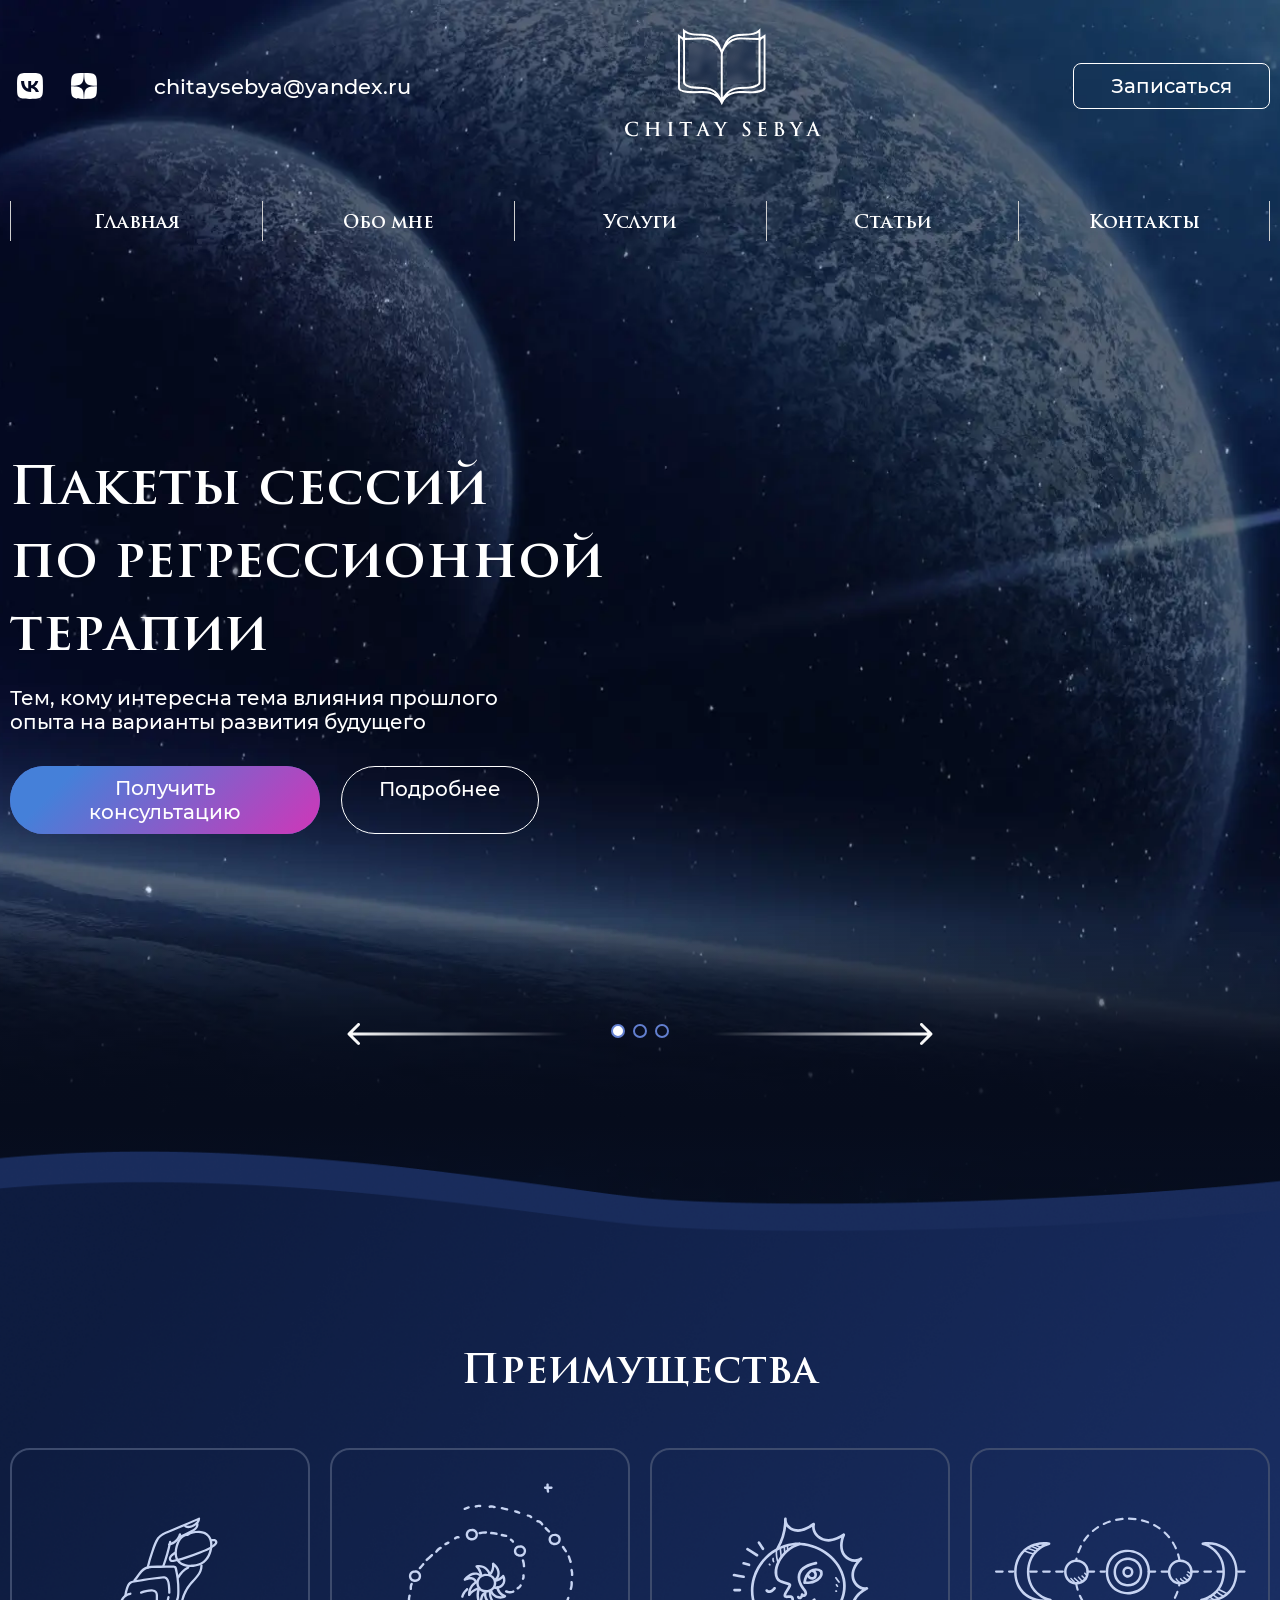
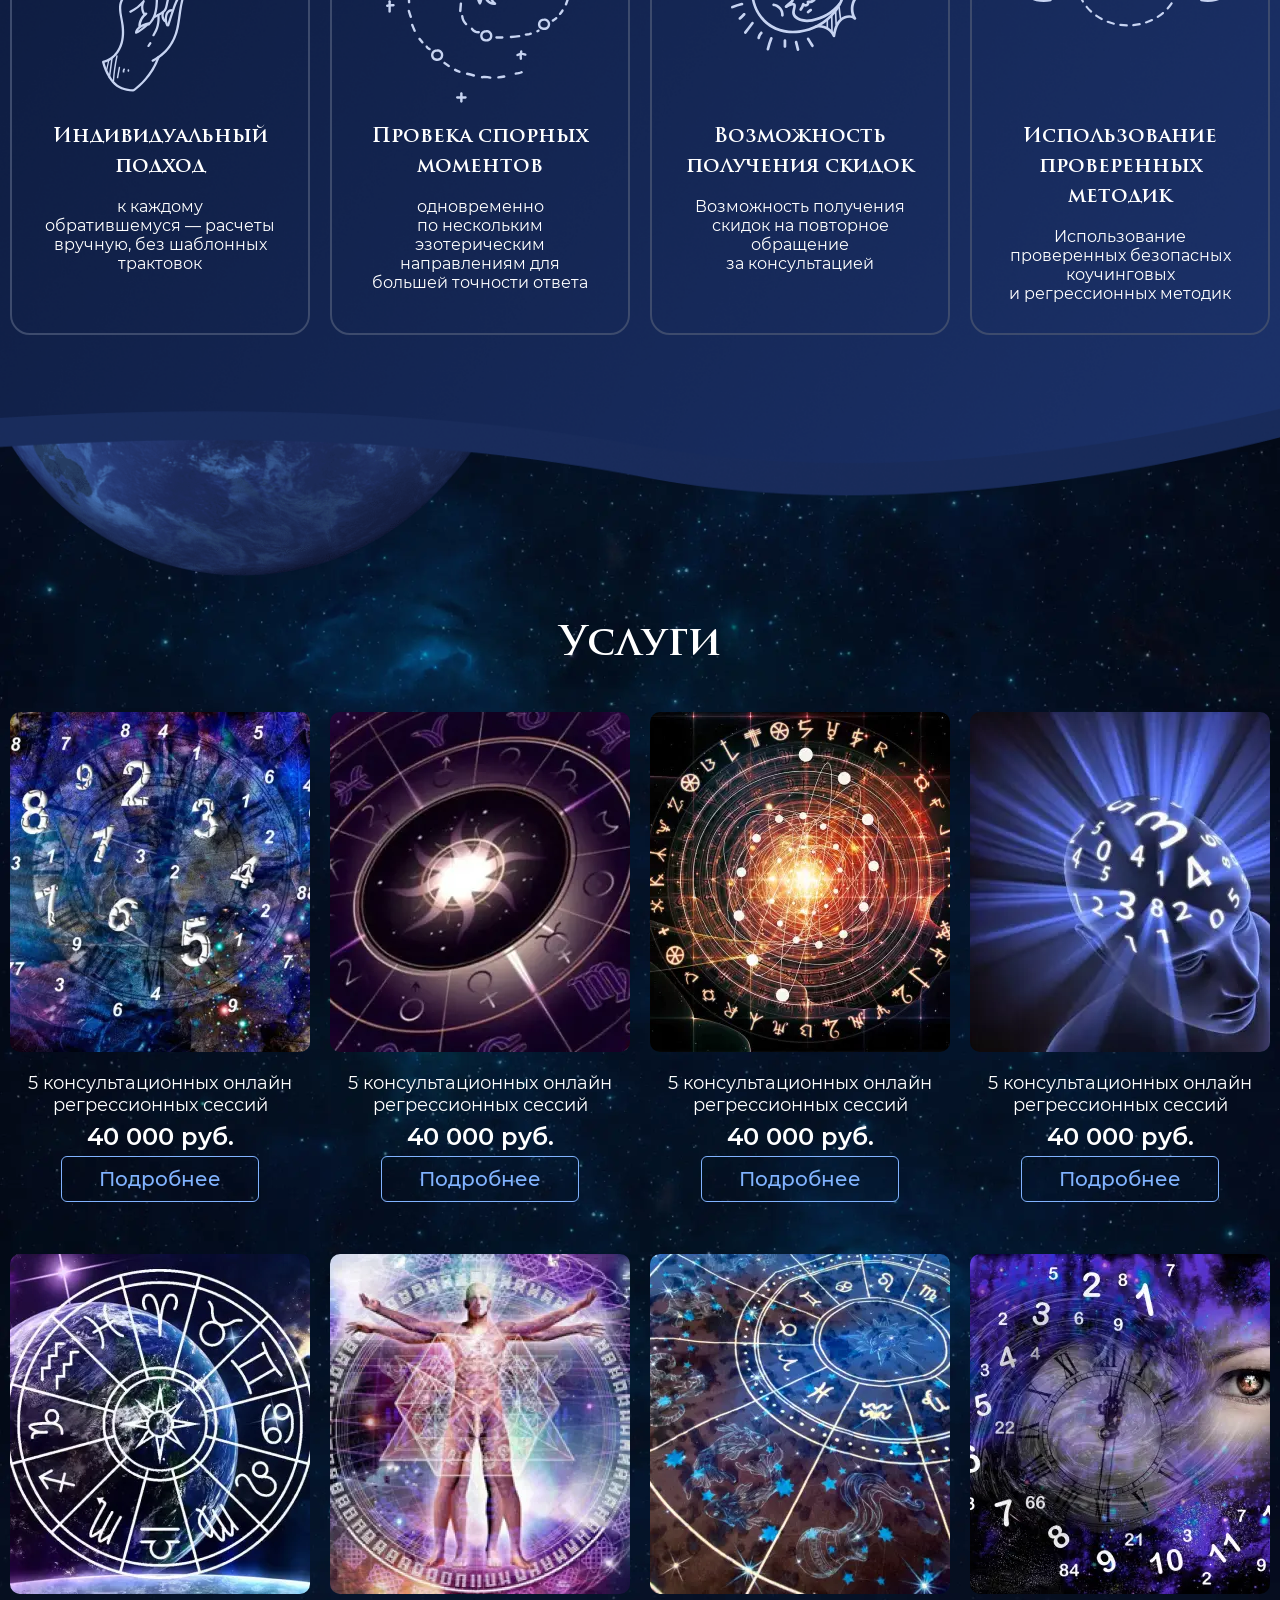
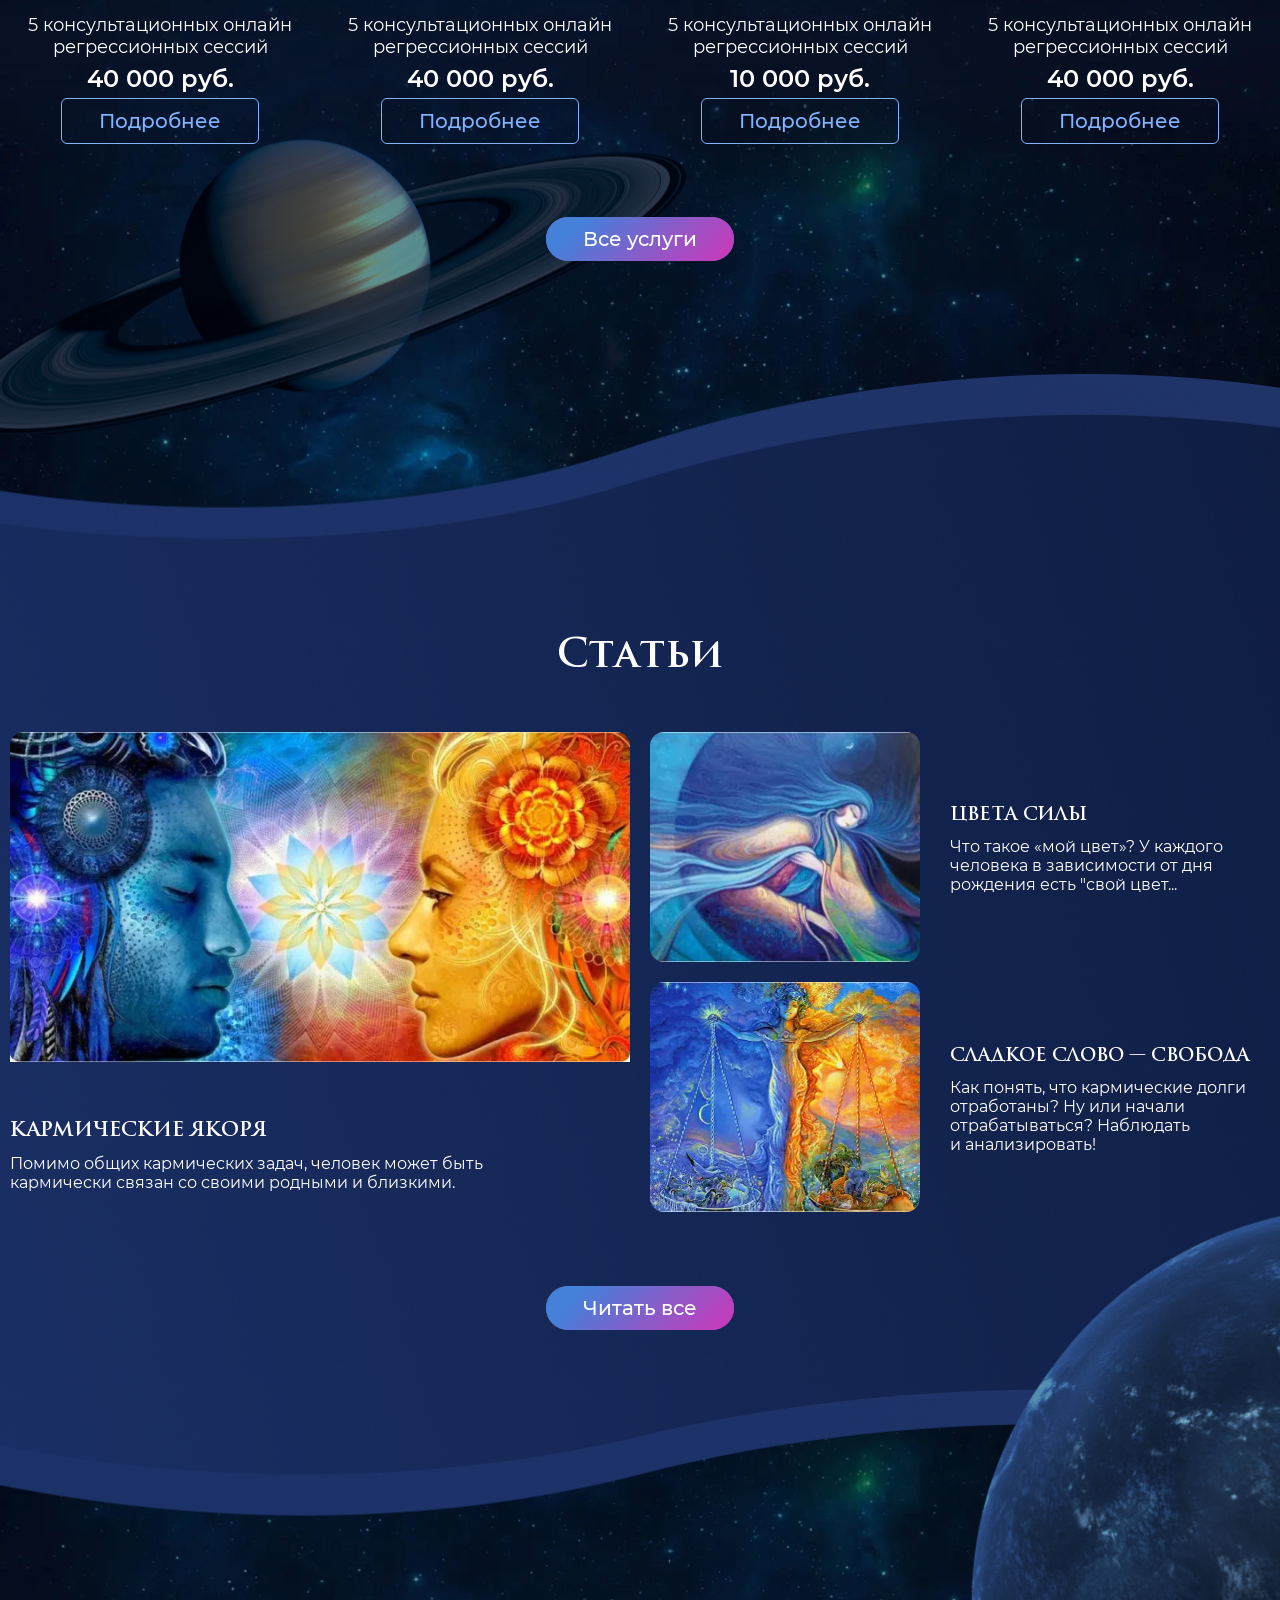
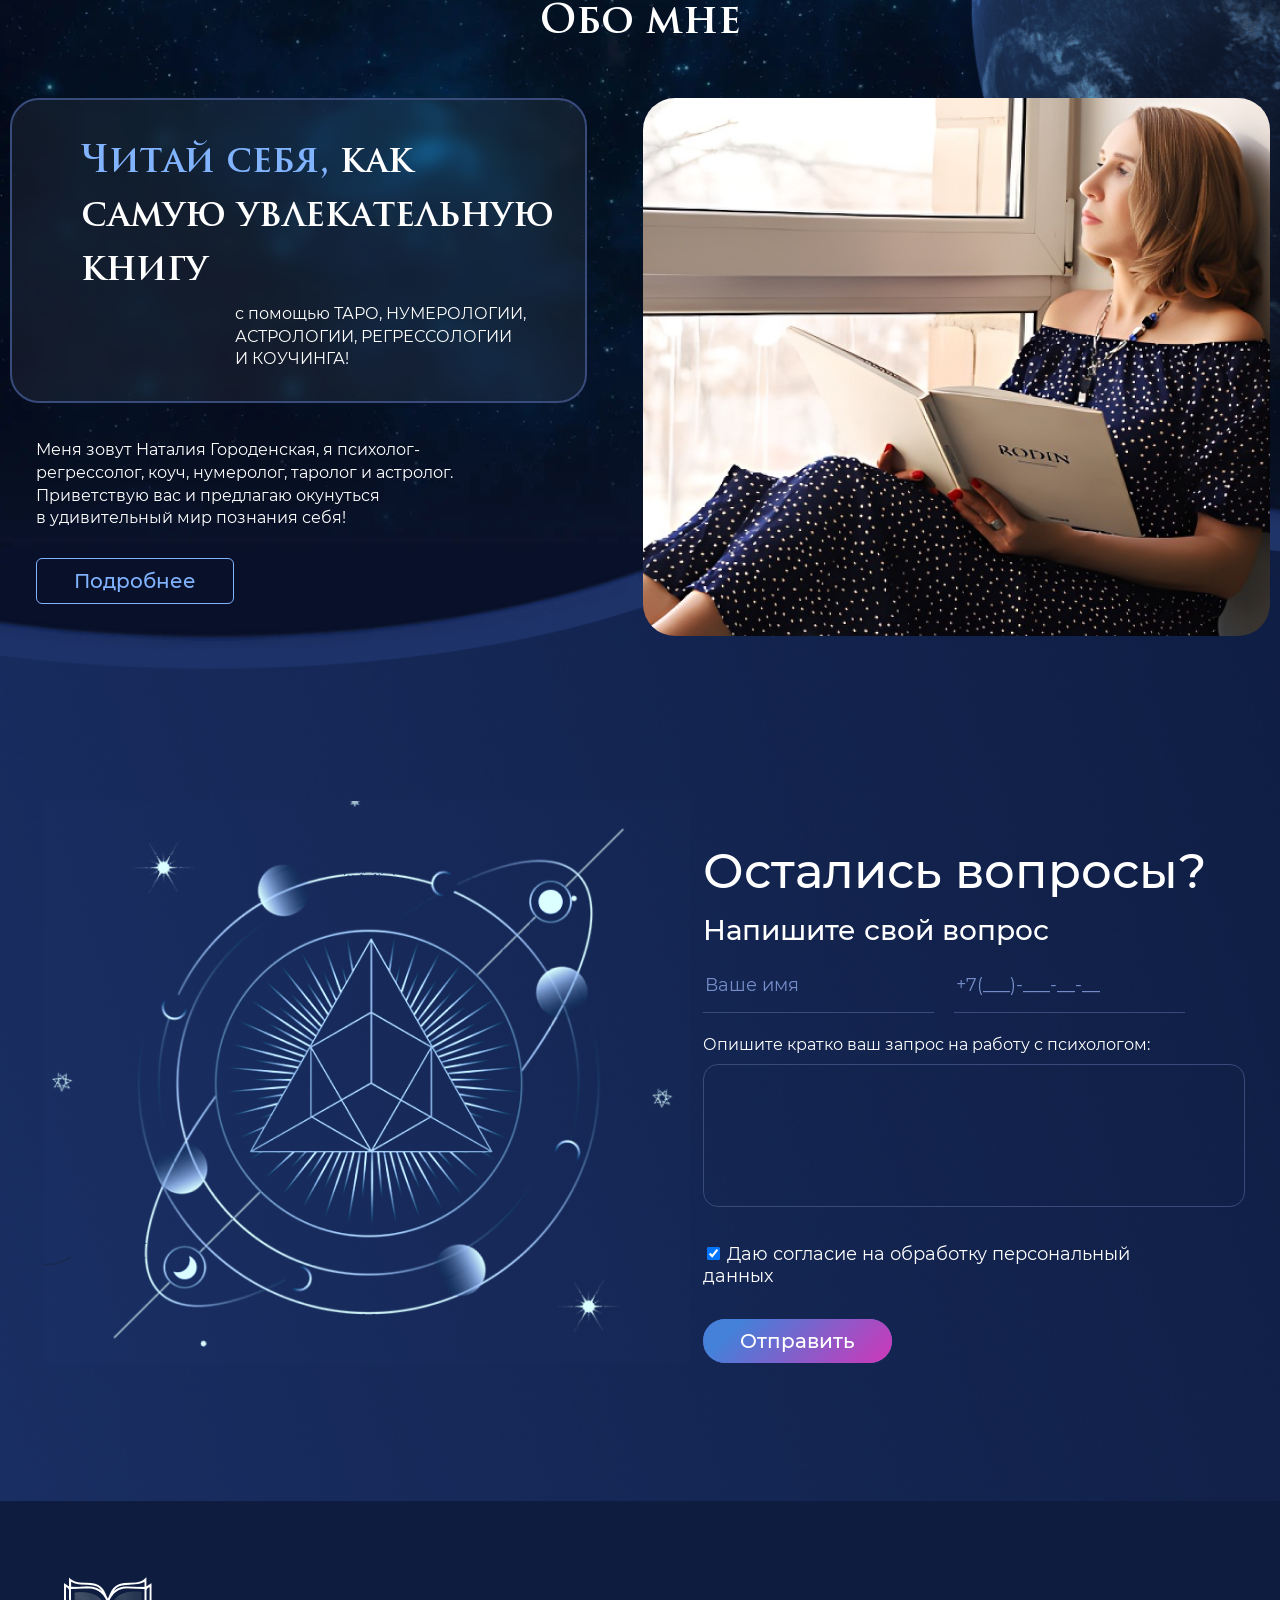
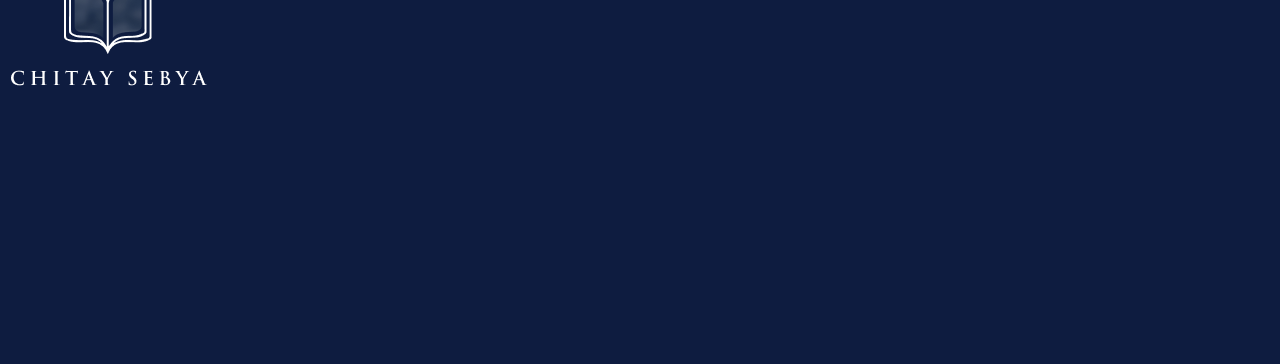
==== chitaysebya.ru/chitaysebya.ru/index.html @ 6f898cae "new" ====
<!DOCTYPE html>
<html lang="ru">

<head>
    <meta charset="UTF-8">
    <meta name="viewport" content="width=device-width, initial-scale=1.0">
    <link rel="stylesheet" href="https://cdn.jsdelivr.net/npm/swiper@9/swiper-bundle.min.css" />
    <link rel="stylesheet" href="./style.css">
    <script defer src="https://code.jquery.com/jquery-3.7.0.min.js"
        integrity="sha256-2Pmvv0kuTBOenSvLm6bvfBSSHrUJ+3A7x6P5Ebd07/g=" crossorigin="anonymous"></script>
    <script defer src="https://cdn.jsdelivr.net/npm/swiper@9/swiper-bundle.min.js"></script>
    <script defer src="./index.js"></script>
    <title>CHITAY SEBYA</title>
</head>

<body>
    <header class="header">
        <div class="container">
            <div class="navigation">
                <div class="contacts">
                    <div class="contacts__wrapper">
                        <ul class="list-reset socials">
                            <li class="socials__item">
                                <a class="socials__link" href="" aria-label="Наша компания вконтакте">
                                    <svg width="40" height="40" viewBox="0 0 40 40" fill="none"
                                        xmlns="http://www.w3.org/2000/svg">
                                        <path fill-rule="evenodd" clip-rule="evenodd"
                                            d="M8.87822 8.87798C7.05884 10.6974 7.05884 13.6256 7.05884 19.4821V20.5174C7.05884 26.3739 7.05884 29.3022 8.87822 31.1216C10.6976 32.9409 13.6258 32.9409 19.4824 32.9409H20.5177C26.3742 32.9409 29.3024 32.9409 31.1218 31.1216C32.9412 29.3022 32.9412 26.3739 32.9412 20.5174V19.4821C32.9412 13.6256 32.9412 10.6974 31.1218 8.87798C29.3024 7.05859 26.3742 7.05859 20.5177 7.05859H19.4824C13.6258 7.05859 10.6976 7.05859 8.87822 8.87798ZM11.0407 15.0226C11.1862 21.8624 14.6781 25.9729 20.8002 25.9729H21.1472V22.0597C23.3969 22.2789 25.0979 23.8902 25.7806 25.9729H28.9593C28.0863 22.8599 25.7918 21.139 24.3592 20.4813C25.7918 19.6702 27.8064 17.6972 28.2876 15.0226H25.4C24.7733 17.1929 22.9156 19.166 21.1472 19.3523V15.0226H18.2596V22.6078C16.4688 22.1693 14.2081 20.0429 14.1074 15.0226H11.0407Z"
                                            fill="white" />
                                    </svg>
                                </a>
                            </li>
                            <li class="socials__item">
                                <a class="socials__link" href="" aria-label="Наша компания на дзен">
                                    <svg width="40" height="40" viewBox="0 0 40 40" fill="none"
                                        xmlns="http://www.w3.org/2000/svg">
                                        <path fill-rule="evenodd" clip-rule="evenodd"
                                            d="M22.4958 22.4956C20.4622 24.5939 20.3235 27.2099 20.1387 32.9409C25.4815 32.9409 29.1698 32.9225 31.074 31.0737C32.9227 29.1695 32.9412 25.3057 32.9412 20.1384C27.2101 20.3233 24.5941 20.462 22.4958 22.4956ZM19.8614 32.9409C14.5185 32.9409 10.8303 32.9225 8.92606 31.0737C7.07733 29.1695 7.05884 25.3057 7.05884 20.1384C12.7899 20.3233 15.4059 20.462 17.5042 22.4956C19.5378 24.5939 19.6765 27.2099 19.8614 32.9409ZM17.5042 17.504C15.4059 19.5376 12.7899 19.6762 7.05884 19.8611C7.05884 14.6939 7.07733 10.83 8.92606 8.92582C10.8303 7.07708 14.5277 7.05859 19.8614 7.05859C19.6765 12.7897 19.5378 15.4057 17.5042 17.504ZM20.1387 7.05859C20.3143 12.7897 20.4622 15.4057 22.4958 17.504C24.5941 19.5376 27.2101 19.6762 32.9412 19.8611C32.9412 14.6939 32.9227 10.83 31.074 8.92582C29.1698 7.07708 25.4815 7.05859 20.1387 7.05859Z"
                                            fill="white" />
                                    </svg>
                                </a>
                            </li>
                        </ul>
                        <a class="contacts__mail" href="mailto:chitaysebya@yandex.ru">chitaysebya@yandex.ru</a>
                    </div>
                    <div class="contacts__logo">
                        <a class="contacts__link" href="#">
                            <img src="./img/logo.png" alt="Логотип">
                        </a>
                    </div>
                    <div>
                        <button class="btn btn-transparent">
                            Записаться
                        </button>
                    </div>

                </div>
                <nav class="nav">
                    <ul class="list-reset nav__list">
                        <li class="nav__item">
                            <a class="nav__link" href="#">
                                Главная
                            </a>
                        </li>
                        <li class="nav__item">
                            <a class="nav__link" href="#">
                                Обо мне
                            </a>
                        </li>
                        <li class="nav__item">
                            <a class="nav__link" href="#">
                                Услуги
                            </a>
                        </li>
                        <li class="nav__item">
                            <a class="nav__link" href="#">
                                Статьи
                            </a>
                        </li>
                        <li class="nav__item">
                            <a class="nav__link" href="#">
                                Контакты
                            </a>
                        </li>
                    </ul>
                </nav>
            </div>
            <div class="slides">
                <div class="swiper">
                    <div class="swiper-wrapper">
                        <div class="swiper-slide">
                            <div class="text">
                                <div class="main-title">
                                    Пакеты сессий по&nbsp;регрессионной терапии
                                </div>
                                <p class="text__descr">
                                    Тем, кому интересна тема влияния прошлого опыта на&nbsp;варианты развития будущего
                                </p>
                                <div class="button-wrapper">
                                    <button class="btn btn-colored">
                                        Получить консультацию
                                    </button>
                                    <a class="btn btn-transparent btn-radius">
                                        Подробнее
                                    </a>
                                </div>
                            </div>
                        </div>
                        <div class="swiper-slide">
                            <div class="text">
                                <div class="main-title">
                                    Пакеты сессий по&nbsp;регрессионной терапии
                                </div>
                                <p class="text__descr">
                                    Тем, кому интересна тема влияния прошлого опыта на&nbsp;варианты развития будущего
                                </p>
                                <div class="button-wrapper">
                                    <button class="btn btn-colored">
                                        Получить консультацию
                                    </button>
                                    <a class="btn btn-transparent btn-radius">
                                        Подробнее
                                    </a>
                                </div>
                            </div>
                        </div>
                        <div class="swiper-slide">
                            <div class="text">
                                <div class="main-title">
                                    Пакеты сессий по&nbsp;регрессионной терапии
                                </div>
                                <p class="text__descr">
                                    Тем, кому интересна тема влияния прошлого опыта на&nbsp;варианты развития будущего
                                </p>
                                <div class="button-wrapper">
                                    <button class="btn btn-colored">
                                        Получить консультацию
                                    </button>
                                    <a class="btn btn-transparent btn-radius">
                                        Подробнее
                                    </a>
                                </div>
                            </div>
                        </div>
                    </div>
                    <div class="swiper-pagination"></div>
                    <div class="swiper-button-prev" aria-label="Предыдущий слайд">
                    </div>
                    <div class="swiper-button-next" aria-label="Следующий слайд">
                    </div>
                </div>
            </div>
        </div>
    </header>
    <main class="main">
        <div class="benefits">
            <div class="container">
                <div class="benefits__contant">
                    <div class="title">
                        Преимущества
                    </div>
                    <ul class="list-reset benefits__list">
                        <li class="benefits__item">
                            <a href="#" class="benefits__link benefits__link-1">
                                <div class="title benefits__title">
                                    Индивидуальный подход
                                </div>
                                <p class="paragraph">
                                    к&nbsp;каждому обратившемуся&nbsp;&mdash; расчеты вручную, без шаблонных
                                    трактовок
                                </p>
                            </a>
                        </li>
                        <li class="benefits__item">
                            <a href="#" class="benefits__link benefits__link-2">
                                <div class="title benefits__title">
                                    Провека спорных моментов
                                </div>
                                <p class="paragraph">
                                    одновременно по&nbsp;нескольким эзотерическим направлениям для большей точности
                                    ответа
                                </p>
                            </a>
                        </li>
                        <li class="benefits__item">
                            <a href="#" class="benefits__link benefits__link-3">
                                <div class="title benefits__title">
                                    Возможность получения скидок
                                </div>
                                <p class="paragraph">
                                    Возможность получения скидок на&nbsp;повторное обращение за&nbsp;консультацией
                                </p>
                            </a>
                        </li>
                        <li class="benefits__item">
                            <a href="#" class="benefits__link benefits__link-4">
                                <div class="title benefits__title">
                                    Использование проверенных методик
                                </div>
                                <p class="paragraph">
                                    Использование проверенных безопасных коучинговых и&nbsp;регрессионных методик
                                </p>
                            </a>
                        </li>
                    </ul>
                </div>
            </div>
        </div>
        <div class="services">
            <div class="container">
                <div class="title services__title">
                    Услуги
                </div>
                <ul class="list-reset services__list">
                    <li class="services__item">
                        <div class="services__img">
                            <img src="./img/services1.webp" alt="Нумерология визуальное представление">
                        </div>
                        <p class="paragraph services__paragraph">
                            5&nbsp;консультационных онлайн регрессионных сессий
                        </p>
                        <p class="paragraph paragraph-price">
                            40 000 руб.
                        </p>
                        <a class="btn btn-transparent services__btn">
                            Подробнее
                        </a>
                    </li>
                    <li class="services__item">
                        <div class="services__img">
                            <img src="./img/services2.webp" alt="Нумерология визуальное представление">
                        </div>
                        <p class="paragraph services__paragraph">
                            5&nbsp;консультационных онлайн регрессионных сессий
                        </p>
                        <p class="paragraph paragraph-price">
                            40 000 руб.
                        </p>
                        <a class="btn btn-transparent services__btn">
                            Подробнее
                        </a>
                    </li>
                    <li class="services__item">
                        <div class="services__img">
                            <img src="./img/services3.webp" alt="Нумерология визуальное представление">
                        </div>
                        <p class="paragraph services__paragraph">
                            5&nbsp;консультационных онлайн регрессионных сессий
                        </p>
                        <p class="paragraph paragraph-price">
                            40 000 руб.
                        </p>
                        <a class="btn btn-transparent services__btn">
                            Подробнее
                        </a>
                    </li>
                    <li class="services__item">
                        <div class="services__img">
                            <img src="./img/services4.webp" alt="Нумерология визуальное представление">
                        </div>
                        <p class="paragraph services__paragraph">
                            5&nbsp;консультационных онлайн регрессионных сессий
                        </p>
                        <p class="paragraph paragraph-price">
                            40 000 руб.
                        </p>
                        <a class="btn btn-transparent services__btn">
                            Подробнее
                        </a>
                    </li>
                    <li class="services__item">
                        <div class="services__img">
                            <img src="./img/services5.webp" alt="Нумерология визуальное представление">
                        </div>
                        <p class="paragraph services__paragraph">
                            5&nbsp;консультационных онлайн регрессионных сессий
                        </p>
                        <p class="paragraph paragraph-price">
                            40 000 руб.
                        </p>
                        <a class="btn btn-transparent services__btn">
                            Подробнее
                        </a>
                    </li>
                    <li class="services__item">
                        <div class="services__img">
                            <img src="./img/services6.webp" alt="Нумерология визуальное представление">
                        </div>
                        <p class="paragraph services__paragraph">
                            5&nbsp;консультационных онлайн регрессионных сессий
                        </p>
                        <p class="paragraph paragraph-price">
                            40 000 руб.
                        </p>
                        <a class="btn btn-transparent services__btn">
                            Подробнее
                        </a>
                    </li>
                    <li class="services__item">
                        <div class="services__img">
                            <img src="./img/services7.webp" alt="Нумерология визуальное представление">
                        </div>
                        <p class="paragraph services__paragraph">
                            5&nbsp;консультационных онлайн регрессионных сессий
                        </p>
                        <p class="paragraph paragraph-price">
                            10 000 руб.
                        </p>
                        <a class="btn btn-transparent services__btn">
                            Подробнее
                        </a>
                    </li>
                    <li class="services__item">
                        <div class="services__img">
                            <img src="./img/services8.webp" alt="Нумерология визуальное представление">
                        </div>
                        <p class="paragraph services__paragraph">
                            5&nbsp;консультационных онлайн регрессионных сессий
                        </p>
                        <p class="paragraph paragraph-price">
                            40 000 руб.
                        </p>
                        <a class="btn btn-transparent services__btn">
                            Подробнее
                        </a>
                    </li>
                </ul>
                <div class="services__center">
                    <button class="btn btn-colored">
                        Все услуги
                    </button>
                </div>
            </div>
        </div>
        <div class="articles">
            <div class="container">
                <div class="articles__content">
                    <div class="title">
                        Статьи
                    </div>
                    <div class="articles__articles">
                        <div class="articles__item">
                            <a class="articles__link" href="">
                                <article>
                                    <div class="articles__img">
                                        <img src="./img/articlesBig.webp"
                                            alt="Метафорические карты. Мужчина и женщина смотрят друг на друга">
                                    </div>
                                    <div class="title articles__title">
                                        КАРМИЧЕСКИЕ ЯКОРЯ
                                    </div>
                                    <p class="paragraph articles__paragraph">
                                        Помимо общих кармических задач, человек может быть кармически связан
                                        со&nbsp;своими
                                        родными и&nbsp;близкими.
                                    </p>
                                </article>
                            </a>
                        </div>
                        <div class="articles__item item">
                            <div class="item__mini">
                                <a class="articles__link" href="">
                                    <article class="item__article">
                                        <div class="item__img">
                                            <img src="./img/articlesMini1.webp"
                                                alt="Метафорические карты.Изображение женщины">
                                        </div>
                                        <div class="item__text">
                                            <div class="title item__title">
                                                ЦВЕТА СИЛЫ
                                            </div>
                                            <p class="paragraph item__paragraph">
                                                Что такое &laquo;мой цвет&raquo;? У&nbsp;каждого человека
                                                в&nbsp;зависимости
                                                от&nbsp;дня рождения есть &quot;свой цвет...
                                            </p>
                                        </div>
                                    </article>
                                </a>
                            </div>
                            <div class="item__mini">
                                <a class="articles__link" href="">
                                    <article class="item__article">
                                        <div class="item__img">
                                            <img src="./img/articlesMini2.webp"
                                                alt="Метафорические карты.Изображены весы в виде женщины">
                                        </div>
                                        <div class="item__text">
                                            <div class="title item__title">
                                                СЛАДКОЕ СЛОВО&nbsp;&mdash; СВОБОДА
                                            </div>
                                            <p class="paragraph item__paragraph">
                                                Как понять, что кармические долги отработаны? Ну&nbsp;или начали
                                                отрабатываться?
                                                Наблюдать и&nbsp;анализировать!
                                            </p>
                                        </div>
                                    </article>
                                </a>
                            </div>
                        </div>
                    </div>
                    <div class="services__center">
                        <button class="btn btn-colored">
                            Читать все
                        </button>
                    </div>
                </div>
            </div>
        </div>
        <div class="about-me">
            <div class="container about-me__container">
                <div class="title">
                    Обо мне
                </div>
                <div class="about-me__contant">
                    <div class="about-me__item">
                        <a class="about-me__link" href="">
                            <div class="about-me__link-blur">
                            </div>
                            <div class="title about-me__title">
                                <span class="title__colored">Читай себя,</span> как самую увлекательную книгу
                            </div>
                            <p class="paragraph about-me__link-paragraph">
                                с&nbsp;помощью ТАРО, НУМЕРОЛОГИИ, АСТРОЛОГИИ, РЕГРЕССОЛОГИИ И&nbsp;КОУЧИНГА!
                            </p>
                        </a>
                        <p class="paragraph about-me__paragraph">
                            Меня зовут Наталия Городенская, я&nbsp;психолог-регрессолог, коуч, нумеролог, таролог
                            и&nbsp;астролог. Приветствую вас и&nbsp;предлагаю окунуться в&nbsp;удивительный мир познания
                            себя!
                        </p>
                        <div class="button-padding">
                            <button class="btn btn-transparent services__btn">
                                Подробнее
                            </button>
                        </div>
                    </div>
                    <div class="about-me__item about-me__img">
                        <img src="./img/about-me.jpg" alt="Наталия Городенская фото">
                    </div>
                </div>
            </div>
        </div>
        <div class="any-questions">
            <div class="container">
                <div class="any-questions__content">
                    <div class="any-questions__text">
                        <div class="any-questions__title">
                            Остались вопросы?
                        </div>
                        <div class="any-questions__title any-questions__title-mini">
                            Напишите свой вопрос
                        </div>
                        <form id="form" action="">
                            <div class="form__inputs">
                                <label class="visually-hidden" for="name">Введите ваше имя</label>
                                <input id="name" class="name" type="text" name="name" placeholder="Ваше имя" required>
                                <label class="visually-hidden" for="tel">Введите ваш телефон</label>
                                <input id="tel" class="tel" type="tel" name="tel" placeholder="+7(___)-___-__-__"
                                    required>
                            </div>
                            <label class="label-descr">
                                <span class="label-span">Опишите кратко ваш запрос на&nbsp;работу с&nbsp;психологом:</span>
                                <input id="descr" class="descr" type="text" name="descr" required>
                            </label>
                            <label class="checkbox">
                                <input type="checkbox" checked required name="checked">
                                <span class="checkbox__span">Даю согласие на&nbsp;обработку персональный данных</span>
                            </label>
                            <button class="btn btn-colored" type="submit">Отправить</button>
                        </form>
                    </div>
                </div>
            </div>
        </div>
    </main>
    <footer class="footer">
        <div class="container footer__container">
            <div class="footer__item">
                <a class="footer__logo" href="#">
                    <img src="./img/logo.png" alt="Логотип">
                </a>
            </div>
            <div class="footer__item">

            </div>
            <div class="footer__item">

            </div>
        </div>
    </footer>
</body>

</html>
---- chitaysebya.ru/chitaysebya.ru/style.css ----
@font-face {
    font-family: "TrajanPro3";
    src: local("TrajanPro3 SemiBold"), local("TrajanPro3-SemiBold"),
    url("./fonts/TrajanPro3SemiBold.woff2") format("woff2"),
    url("./fonts/TrajanPro3SemiBold.woff") format("woff");
    font-weight: 600;
    font-style: normal;
    font-display: swap;
}

@font-face {
    font-family: "Montserrat";
    src: local("Montserrat Regular"), local("Montserrat-Regular"),
    url("./fonts/MontserratRegular.woff2") format("woff2"),
    url("./fonts/MontserratRegular.woff") format("woff");
    font-weight: 400;
    font-style: normal;
    font-display: swap;
}

@font-face {
    font-family: "Montserrat";
    src: local("Montserrat SemiBold"), local("Montserrat-SemiBold"),
    url("./fonts/MontserratSemiBold.woff2") format("woff2"),
    url("./fonts/MontserratSemiBold.woff") format("woff");
    font-weight: 600;
    font-style: normal;
    font-display: swap;
}

@font-face {
    font-family: "Montserrat";
    src: local("Montserrat Medium"), local("Montserrat-Medium"),
    url("./fonts/MontserratMedium.woff2") format("woff2"),
    url("./fonts/MontserratMedium.woff") format("woff");
    font-weight: 500;
    font-style: normal;
    font-display: swap;
}

*,
*::before,
*::after {
  box-sizing: border-box;  
}

:root {
    --background-color: #060C1C;
    --button-background: linear-gradient(135deg, #4580D9 18.00%, #D036B8 100%);
    --hover-color: #81b3ff;
    --background-btn-hover: #5d75d4;
    --form-color: #384b7b;
    --footer-background-color: #0e1c40;
}

body {
    margin: 0;
    min-width: 375px;
    font-family: "Montserrat", "TrajanPro3";
    font-weight: 400;
    background-color: var(--background-color);
    overflow-x: hidden;
}

img {
    width: 100%;
    height: 100%;
    overflow: hidden;
    object-fit: cover;
    transition: transform 0.3s ease-in-out;
}

.btn {
    padding: 0;
    border: 1px solid transparent;
    font-family: "Montserrat";
    background-color: transparent;
    cursor: pointer;
}
a {
    color: inherit;
    text-decoration: none;
}

address {
    font-style: normal;
}

.list-reset {
    padding: 0;
    margin: 0;
    list-style: none;
}

.visually-hidden {
    position: absolute;
    width: 1px;
    height: 1px;
    margin: -1px;
    border: 0;
    padding: 0;
    overflow: hidden;
    clip: rect(0 0 0 0);
    clip-path: inset(100%);
}

.background-container {
    margin: 0 auto;
    max-width: 1920px;
}

.container {
    max-width: 1432px;
    margin: 0 auto;
    padding: 0 10px;
}

.header {
    padding-top: 28px;
    background: linear-gradient(180deg, rgba(0, 0, 0, 0.00) 82.24%, #060C1C 100%), url(./img/header.webp) no-repeat center / cover;
}

.contacts {
    margin-bottom: 57px;
    display: flex;
    align-items: center;
    gap: 214px;
}

.socials {
    display: flex;
    gap: 14px;
}

.socials__item {
    width: 40px;
    height: 40px;
}

.socials__link {
    position: relative;
    display: inline-block;
    height: 100%;
}

.socials__link svg path {
    transition: fill 0.3s ease-in-out;
}

.socials__link::before {
    content: "";
    position: absolute;
    top: -3px;
    bottom: -3px;
    right: -3px;
    left: -3px;
    border: 2px solid  #fff;
    border-radius: 5px;
    opacity: 0;
    transition: opacity 0.3s ease-in-out;
}

.contacts__wrapper {
    display: flex;
    gap: 50px;
    align-items: center;
}

.contacts__mail {
    position: relative;
    color: #FFF;
    font-size: 20.952px;
    font-family: Montserrat;
    font-weight: 500;
    transition: color 0.3s ease-in-out;
}

.contacts__mail::before {
    content: "";
    position: absolute;
    top: -3px;
    bottom: -3px;
    right: -3px;
    left: -3px;
    border: 2px solid currentColor;
    border-radius: 5px;
    opacity: 0;
    transition: opacity 0.3s ease-in-out;
}

.navigation {
    margin-bottom: 70px;
}

.contacts__logo {
    flex-shrink: 0;
    width: 196px;
    height: 116px;
    margin-right: auto;
}

.nav__list {
    display: flex;
    min-height: 40px;
}

.nav__item {
    width: calc(100% / 5);
    border-left: 1px solid #cfcfcf;
}

.nav__item:last-child {
    border-right: 1px solid #cfcfcf;
}

.nav__link {
    width: 100%;
    height: 100%;
    display: flex;
    align-items: center;
    justify-content: center;
    color: #FFF;
    font-size: 18px;
    font-family: "TrajanPro3";
    font-weight: 600;
    transition: color 0.3s ease-in-out;
}

.btn-transparent {
    padding: 10px 37px;
    color: #FFF;
    font-size: 20px;
    font-family: Montserrat;
    font-weight: 500;
    border-radius: 8px;
    border: 1px solid #FFF;
    transition: background-color 0.3s ease-in-out, border-color 0.3s ease-in-out;
}

.btn-colored {
    position: relative;
    z-index: 5;
    padding: 10px 37px;
    color: #FFF;
    font-size: 20px;
    font-family: Montserrat;
    font-weight: 500;
    border: none;
    border-radius: 81px;
    background-color: var(--background-btn-hover);
    border-color: var(--background-btn-hover);
    overflow: hidden;
}

.btn-colored::before {
    position: absolute;
    content: "";
    z-index: -1;
    width: 100%;
    height: 100%;
    left: 50%;
    bottom: 50%;
    transform: translateX(-50%) translateY(50%);
    background-image: var(--button-background);
    transition: opacity 0.3s ease-in-out;
}

.socials__link:focus,
.contacts__mail:focus {
    outline: none;
}

.socials__link:focus::before,
.contacts__mail:focus::before {
    opacity: 1;
}

.contacts__link {
    position: relative;
    display: block;
    width: 100%;
    height: 100%;
}

.contacts__link::before {
    content: "";
    position: absolute;
    width: 100%;
    height: 100%;
    top: -3px;
    bottom: -3px;
    left: 50%;
    border: 2px solid #fff;
    border-radius: 5px;
    opacity: 0;
    transform: translateX(-50%);
    transition: opacity 0.3s ease-in-out;
}

.contacts__link:focus {
    outline: none;
}

.contacts__link:focus::before {
    opacity: 1;
}

.nav__link:focus {
    outline: 1px solid currentColor;
}

.btn-colored:focus::before {
    opacity: 0;
}

.btn-colored:focus {
    outline: none;
}

.btn-transparent:focus {
    outline: none;
    color: #fff;
    background-color: var(--background-btn-hover);
    border-color: var(--background-btn-hover);
}

@media (min-width: 1025px) {
    .socials__link:hover svg path {
        fill: var(--hover-color);
    }

    .contacts__mail:hover {
        color: var(--hover-color);
    }

    .nav__link:hover {
        color: var(--hover-color);
    }

    .btn-colored:hover::before {
        opacity: 0;
    }

    .btn-transparent:hover {
        color: #fff;
        background-color: var(--background-btn-hover);
        border-color: var(--background-btn-hover);
    }
}

.socials__link:active svg path {
    fill: var(--hover-color);
}

.socials__link:active::before {
    opacity: 0;
}

.contacts__mail:active {
    color: var(--hover-color);
}

.nav__link:active {
    color: var(--hover-color);
}

.btn-colored:active::before {
    opacity: 0;
}

.btn-transparent:active {
    color: #fff;
    background-color: var(--background-btn-hover);
    border-color: var(--background-btn-hover);
}

.swiper {
    width: 100%;
    height: 813px;
}

.swiper-slide {
    padding-top: 140px;
    background: url(./img/slider1.svg) no-repeat right  top / 50% 81%;
}

.swiper-button-prev {
    top: 733px;
    left: 337px;
    height: 24px;
    width: 222px;
    background-image: url(./img/arrow1.svg);
    background-repeat: no-repeat;
    background-position: left center;
    background-size: contain;
    transition: background-image 0.3s ease-in-out;
}

.swiper-button-next {
    right: 337px;
    top: 733px;
    height: 24px;
    width: 222px;
    background-image: url(./img/arrow1.svg);
    background-repeat: no-repeat;
    background-position: left center;
    background-size: contain;
    transition: background-image 0.3s ease-in-out;
}

.swiper-button-prev{
    transform: rotate(180deg);
}

.swiper-button-next::after,
.swiper-button-prev::after {
    content: "";
}

@media (min-width: 1025px) {
    .swiper-button-prev:hover {
        background-image: url(./img/arrowHover.svg);
    }
    
    .swiper-button-next:hover {
        background-image: url(./img/arrowHover.svg);
    } 
}

.swiper-button-prev:active {
    background-image: url(./img/arrowHover.svg);
}

.swiper-button-next:active {
    background-image: url(./img/arrowHover.svg);
}


.swiper-horizontal>.swiper-pagination-bullets, .swiper-pagination-bullets.swiper-pagination-horizontal {
    bottom: 82px;
}

.swiper-pagination-bullet {
    margin: 0 7px;
    height: 14px;
    width: 14px;
    opacity: 1;
   background-color: transparent;
   border: 2px solid #627fcf;
}

.swiper-pagination-bullet-active {
    background-color: #fff;
}

.text {
    max-width: 42%;
}

.main-title {
    margin-bottom: 17px;
    font-family: "TrajanPro3";
    color: #FFF;
    font-size: 52px;
    font-style: normal;
    font-weight: 600;
    line-height: 140.4%;
}

.text__descr {
    margin: 0;
    margin-bottom: 32px;
    font-family: "Montserrat";
    color: #FFF;
    font-size: 20px;
    font-style: normal;
    font-weight: 500;
    line-height: normal;
}

.button-wrapper {
    display: flex;
    gap: 21px;
}

.btn-radius {
    border-radius: 81px;
}

.main {
    background: url(./img/back.webp) repeat-y top/ contain;
}

.benefits {
    position: relative;
    padding-top: 216px;
    padding-bottom: 216px;
    background-image: linear-gradient(180deg, #060C1C 0%, rgba(6, 12, 28, 0.00) 16.04%);
    background-repeat: no-repeat; 
    background-position: top center;
}

.benefits::before {
    content: "";
    position: absolute;
    width: 100%;
    top: 0;
    bottom: -220px;
    background: url(./img/benefits.png) no-repeat  top center/ cover;
}

.benefits__contant {
    position: relative;
    z-index: 10;
}

.title {
    margin-bottom: 48px;
    text-align: center;
    font-family: "TrajanPro3";
    color: #FFF;
    font-style: normal;
    font-weight: 600;
    line-height: normal;
    font-size: 40px;
    transition: color 0.3s ease-in-out;
}

.benefits__list {
    display: flex;
    gap: 20px;
}

.benefits__item {
    width: calc((100% - 3* 20px) / 4);
    min-height: 450px;
}

.benefits__link {
    display: inline-block;
    width: 100%;
    height: 100%;
    padding: 270px 30px 30px;
    border-radius: 20px;
    border: 2px solid #3D4B6D;
    background-repeat: no-repeat;
    background-position: top 67px center;
    transition: background-color 0.3s ease-in-out;
}

.benefits__link:focus {
    outline: none;
    background-color: #1e2c69;
}

@media (min-width: 1025px) {
    .benefits__link:hover {
        background-color: #1e2c69;
    }
}

.benefits__link:active {
    background-color: #1e2c69;
}

.benefits__title {
    margin-bottom: 17px;
    font-size: 20px;
}

.paragraph {
    margin: 0;
    font-family: Montserrat;
    color: #FFF;
    text-align: center;
    font-size: 16px;
    font-style: normal;
    font-weight: 400;
    line-height: normal;
    transition: color 0.3s ease-in-out;
}

.benefits__link-1 {
    background-image: url(./img/benefits1.svg);
}

.benefits__link-2 {
    background-image: url(./img/benefits2.svg);
    background-position: top 33px center;
}

.benefits__link-3 {
    background-image: url(./img/benefits3.svg);
}

.benefits__link-4 {
    background-image: url(./img/benefits4.svg);
}

.services {
    position: relative;
    padding-top: 61px;
    padding-bottom: 113px;
}

.services__title {
    margin-bottom: 40px;
}

.services__list {
    position: relative;
    z-index: 10;
    display: flex;
    flex-wrap: wrap;
    column-gap: 20px;
    row-gap: 40px;
    margin-bottom: 61px;
}

.services__item {
    width: calc((100% - 3 * 20px) / 4);
    min-height: 502px;
    text-align: center;
}

.services__img {
    margin-bottom: 20px;
    height: 340px;
    border-radius: 10px;
    overflow: hidden;
}

.services__paragraph {
    margin-bottom: 6px;
    font-size: 18px;
}

.paragraph-price {
    margin-bottom: 16px;
    font-weight: 600;
    font-size: 24px;
}

.services__btn {
    color: var(--hover-color);
    border-radius: 6px;
    border-color: var(--hover-color);
    transition: color 0.2s ease-in-out, background-color 0.2s ease-in-out;
}

.services__center {
    text-align: center;
}

.services::after {
    content: "";
    position: absolute;
    width: 754px;
    height: 307px;
    bottom: -60px;
    left: -29px;
    background: url(./img/services-back.png) center no-repeat;
}

.articles {
    position: relative;
    padding-top: 250px;
    padding-bottom: 110px;
}

.articles::before {
    content: "";
    position: absolute;
    width: 100%;
    top: 0;
    bottom: -700px;
    background: url(./img/articles-wave.png) no-repeat  top center/ cover;
}

.articles__content {
    position: relative;
    z-index: 10;
}

.articles__articles {
    display: flex;
    gap: 20px;
    margin-bottom: 74px;
}

.articles__item {
    min-height: 469px;
    width: calc((100% - 20px) / 2);
}

.articles__img {
    margin-bottom: 10px;
    min-height: 372px;
    border-radius: 14px;
    overflow: hidden;
}

.articles__title {
    margin-bottom: 10px;
    text-align: left;
    font-size: 20px;
    text-transform: uppercase;
}

.articles__paragraph {
    text-align: left;
    max-width: 84%;
}

.item {
    display: flex;
    flex-direction: column;
    gap: 20px;
}

.item__mini {
    width: 100%;
    height: calc((100% - 20px) / 2);
}

.item__img {
    width: 340px;
    height: 230px;
    border-radius: 14px;
    overflow: hidden; 
}

.item__text {
    max-width: 320px;
}

.item__paragraph {
    text-align: left;
}

.item__title {
    margin-bottom: 10px;
    text-align: left;
    font-size: 18px;
    text-transform: uppercase;
}

.item__article {
    width: 100%;
    height: 100%;
    display: flex;
    gap: 30px;
    align-items: center; 
}

@media (min-width: 1025px) {
    .articles__link:hover img {
        transform: scale(120%);
    }

    .articles__link:hover .title {
        color: var(--hover-color);
    }

    .articles__link:hover .paragraph {
        color: var(--hover-color);
    } 
}

.about-me {
    padding-top: 150px;
}

.about-me__container {
    position: relative;
    z-index: 10;
}

.about-me__contant {
    display: flex;
    gap: 56px;
}

.about-me__img {
    flex-basis: 52%;
    border-radius: 32px;
    overflow: hidden;
}

.about-me__item {
    width: calc((100% - 56px) / 2);
    min-height: 538px;
}

.about-me__link {
    position: relative;
    display: block;
    width: 100%;
    min-height: 227px;
    padding: 33px 30px 30px 69px;
    margin-bottom: 36px;
    border-radius: 29px;
    border: 2px solid #384B7B;
    background: rgba(255, 255, 255, 0.06);
    overflow: hidden;
}

.about-me__link-blur {
    position: absolute;
    z-index: -1;
    width: 100%;
    height: 100%;
    top: 0;
    left: 0;
    backdrop-filter: blur(7.5px);
}

.about-me__paragraph {
    max-width: 88%;
    margin-bottom: 28px;
    padding-left: 26px;
    line-height: 142%;
    text-align: left;
}

.button-padding {
    padding-left: 26px;
}

.about-me__title {
    margin-bottom: 8px;
    font-size: 36px;
    text-align: left;
}

.title__colored {
    color: var(--hover-color);
}

.about-me__link-paragraph {
    padding-left: 154px;
    text-align: left;
    line-height: 142%;
}

.any-questions {
    position: relative;
    padding-bottom: 138px;
}

.any-questions::before {
    position: absolute;
    content: "";
    width: 100%;
    top: -161px;
    bottom: -250px;
    background: url(./img/any-questions.png) no-repeat  top center/ cover;
}

.any-questions__content {
    position: relative;
    z-index: 10;
    padding-top: 206px;
    display: flex;
    justify-content: end;
    align-items: center;
    background: url(./img/questions1.png) left 34px top 165px no-repeat ;
}

.any-questions__title {
    margin-bottom: 13px;
    color: #FFF;
    font-size: 48px;
    font-family: Montserrat;
    font-style: normal;
    font-weight: 500;
    line-height: normal; 
}

.any-questions__title-mini {
    margin-bottom: 11px;
    font-size: 28px;
}

.any-questions__text {
    flex-basis: 45%;
    text-align: left;
}

.form__inputs {
    display: flex;
    gap: 20px;
    margin-bottom: 22px;
}

#form {
    max-width: 85%;
}

.name,
.tel {
 width: calc((100% - 20px) / 2);
 min-height: 55px;
 font-family: "Montserrat";
 font-size: 18px;
 font-style: normal;
 font-weight: 400;
 line-height: normal;
 color: #fff;
 background-color: transparent;
 border: none;
 border-bottom: 1px solid var(--form-color);
}

.name::placeholder,
.tel::placeholder {
    font-family: "Montserrat";
    font-size: 18px;
    font-style: normal;
    font-weight: 400;
    line-height: normal;
    color: #758dc8;
}

.descr {
    min-height: 143px;
    min-width: 542px;
    color: #fff;
    font-size: 16px;
    font-family: Montserrat;
    font-style: normal;
    font-weight: 400;
    line-height: normal;
    border-radius: 15px;
    border: 1px solid var(--form-color);
    background-color: transparent; 
}

.label-descr,
.checkbox {
    display: block;
}

.label-span {
    display: block;
    margin-bottom: 10px;
}

.label-descr {
    margin-bottom: 36px;
    font-family: "Montserrat";
    font-size: 16px;
    font-style: normal;
    font-weight: 400;
    line-height: normal;
    color: #fff;
}

.checkbox {
    margin-bottom: 32px;
}

.checkbox__span {
    font-family: "Montserrat";
    font-size: 18px;
    font-style: normal;
    font-weight: 400;
    line-height: normal;
    color: #FFF;
}

.footer {
    position: relative;
    z-index: 10;
    min-height: 463px;
    padding-top: 76px;
    padding-bottom: 40px;
    background-color: var(--footer-background-color);
}

.footer__container {
    display: flex;
    align-items: center;
    justify-content: space-between;
}
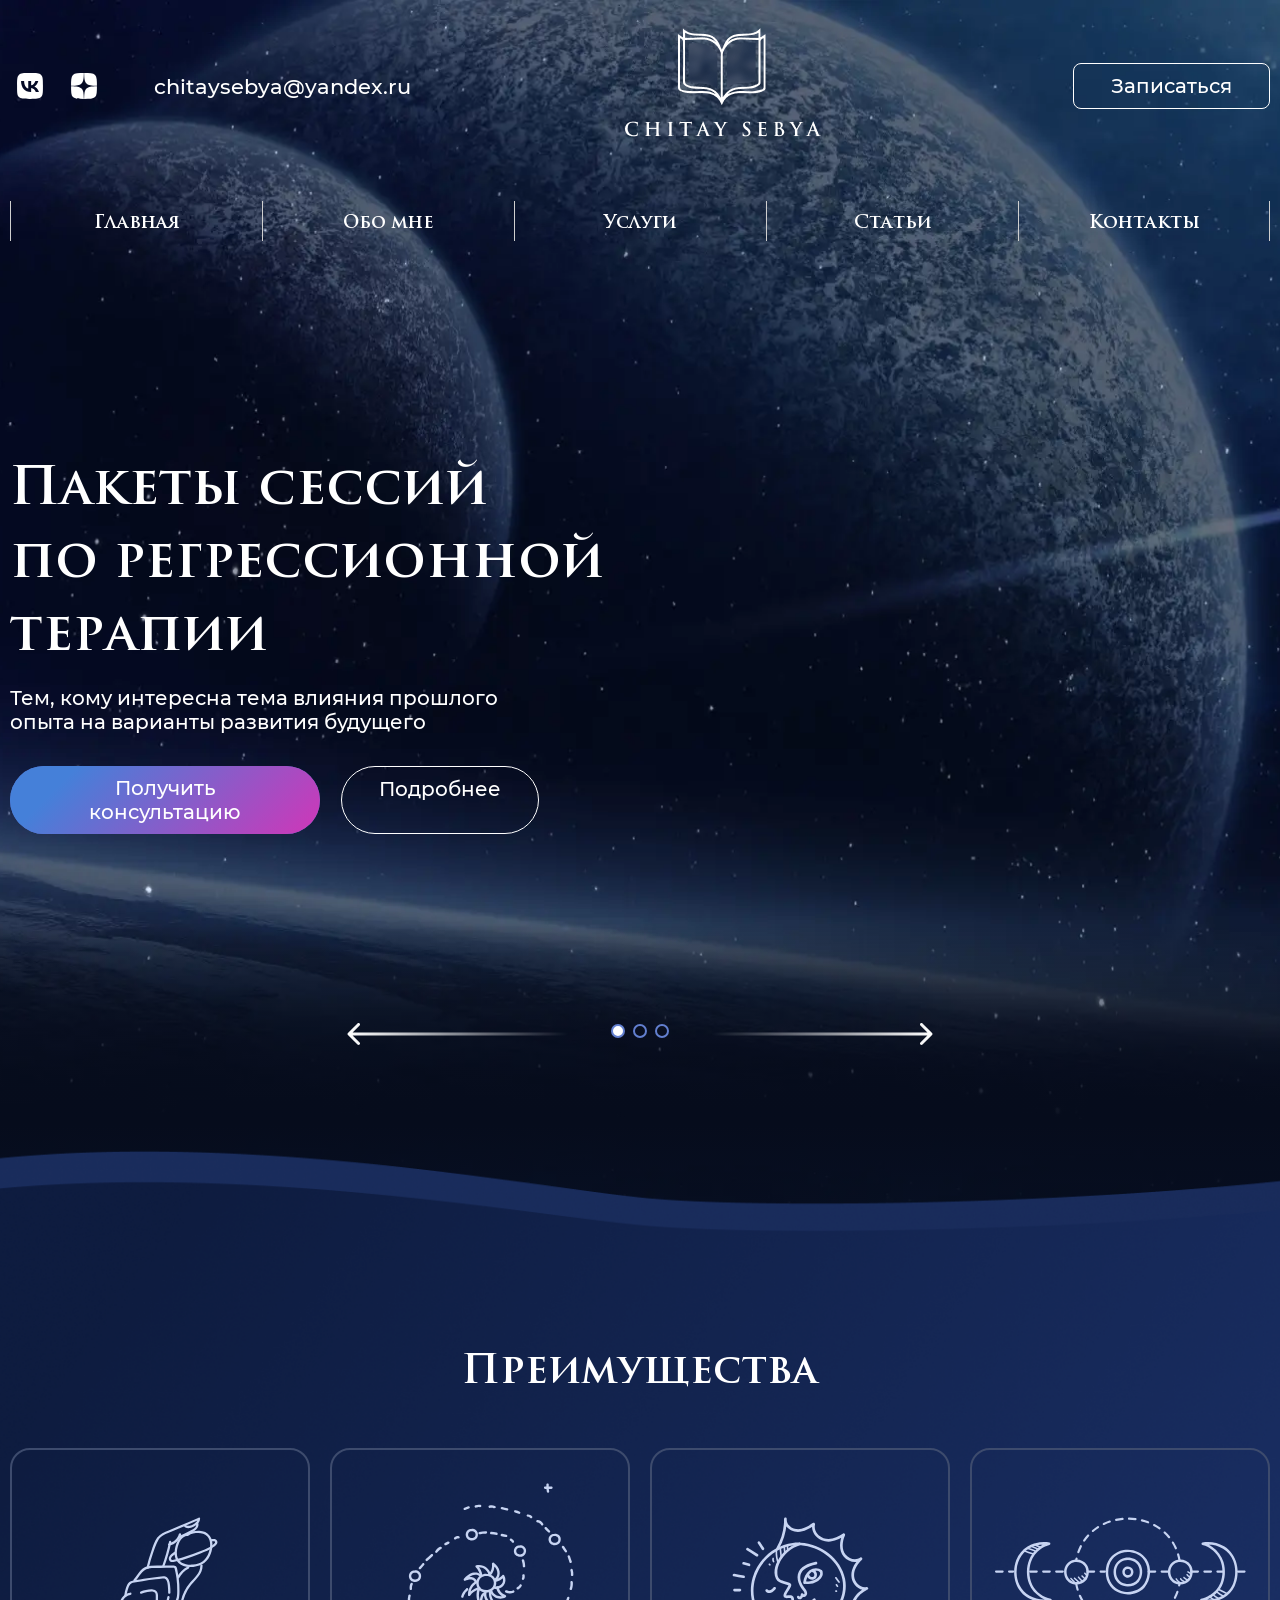
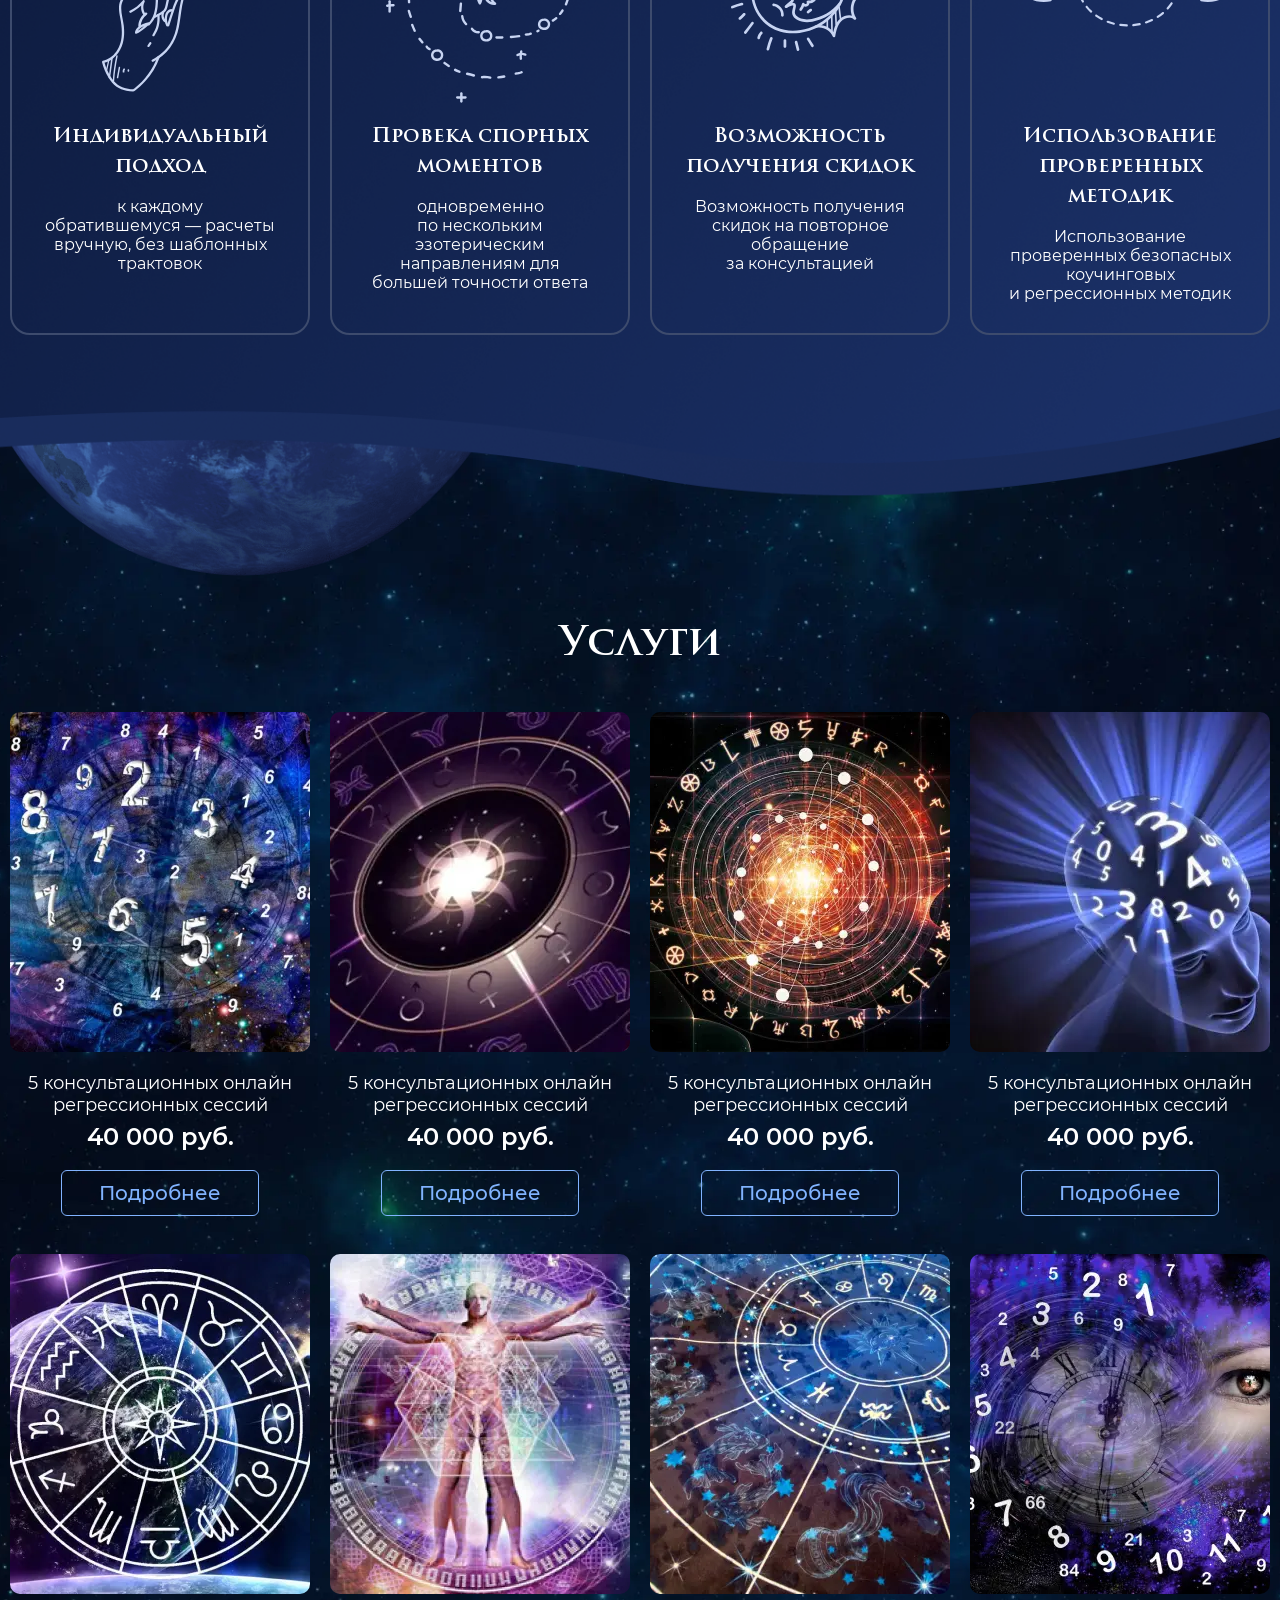
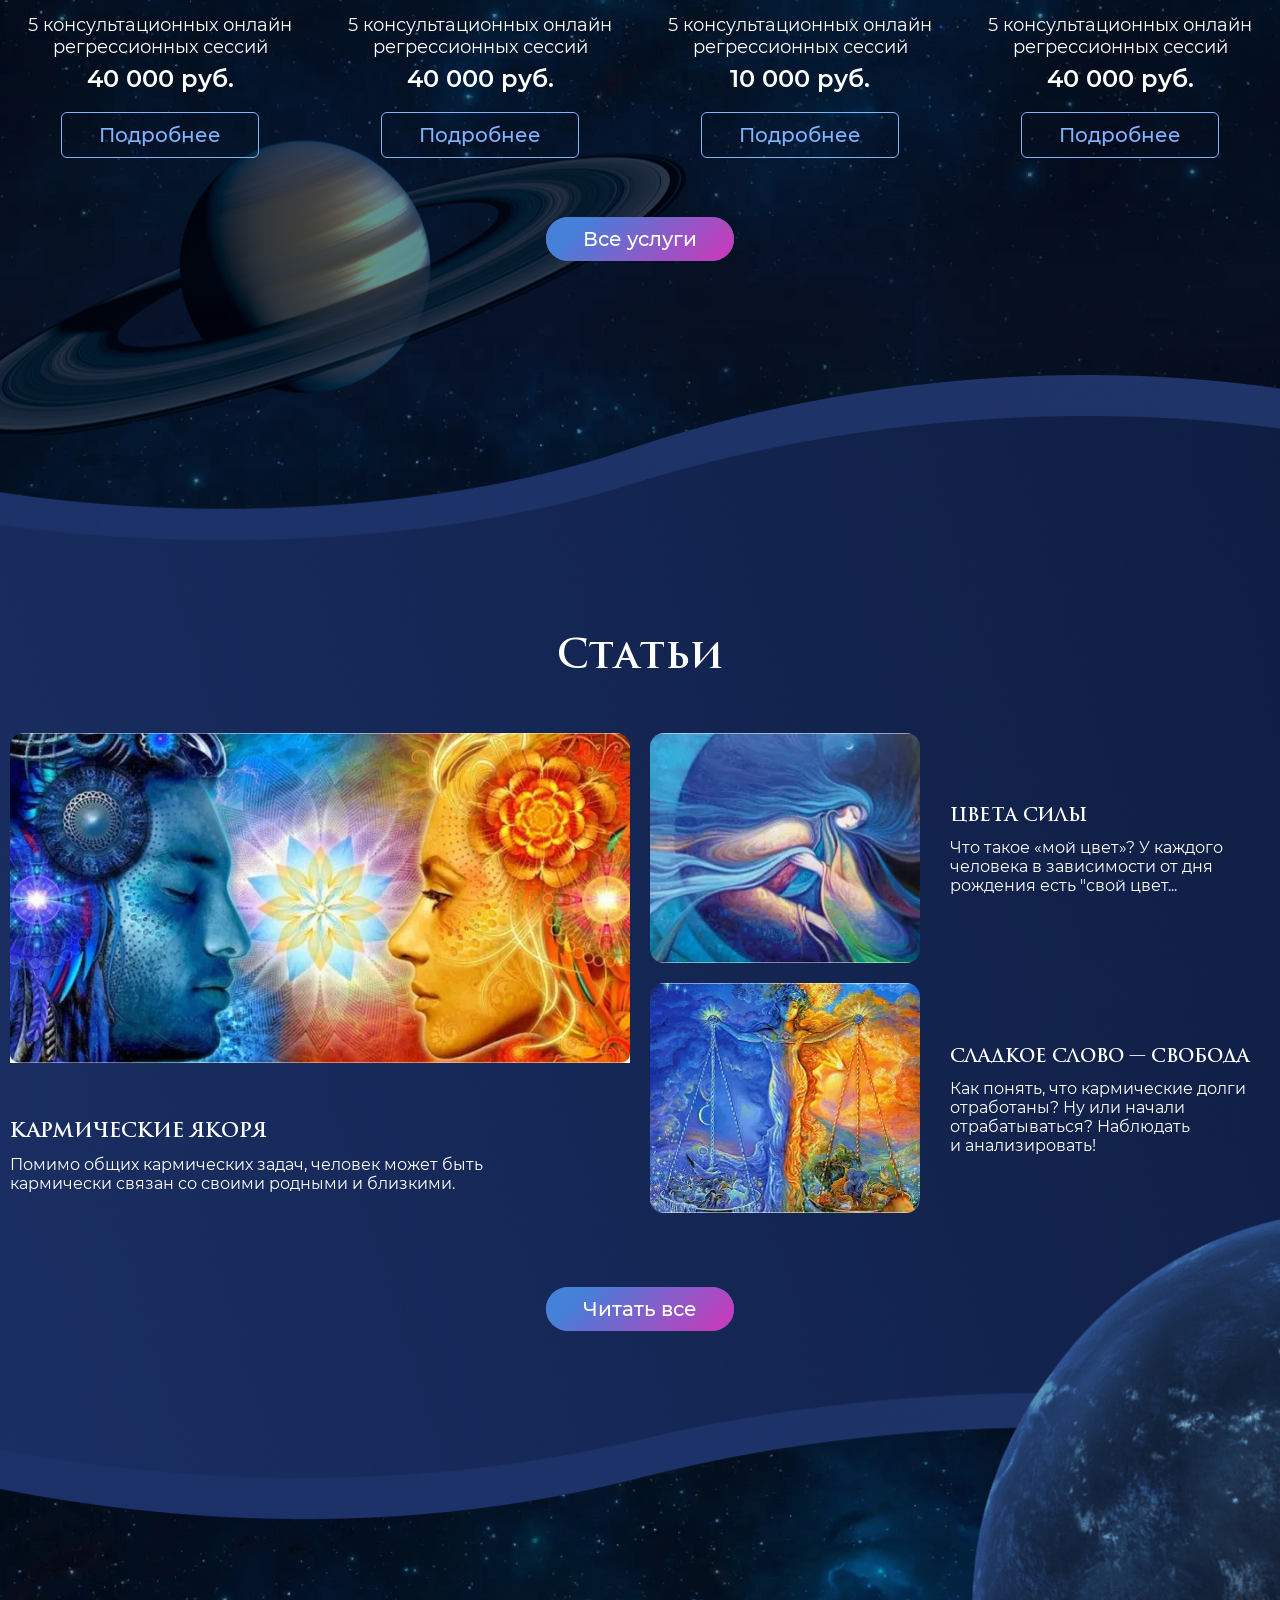
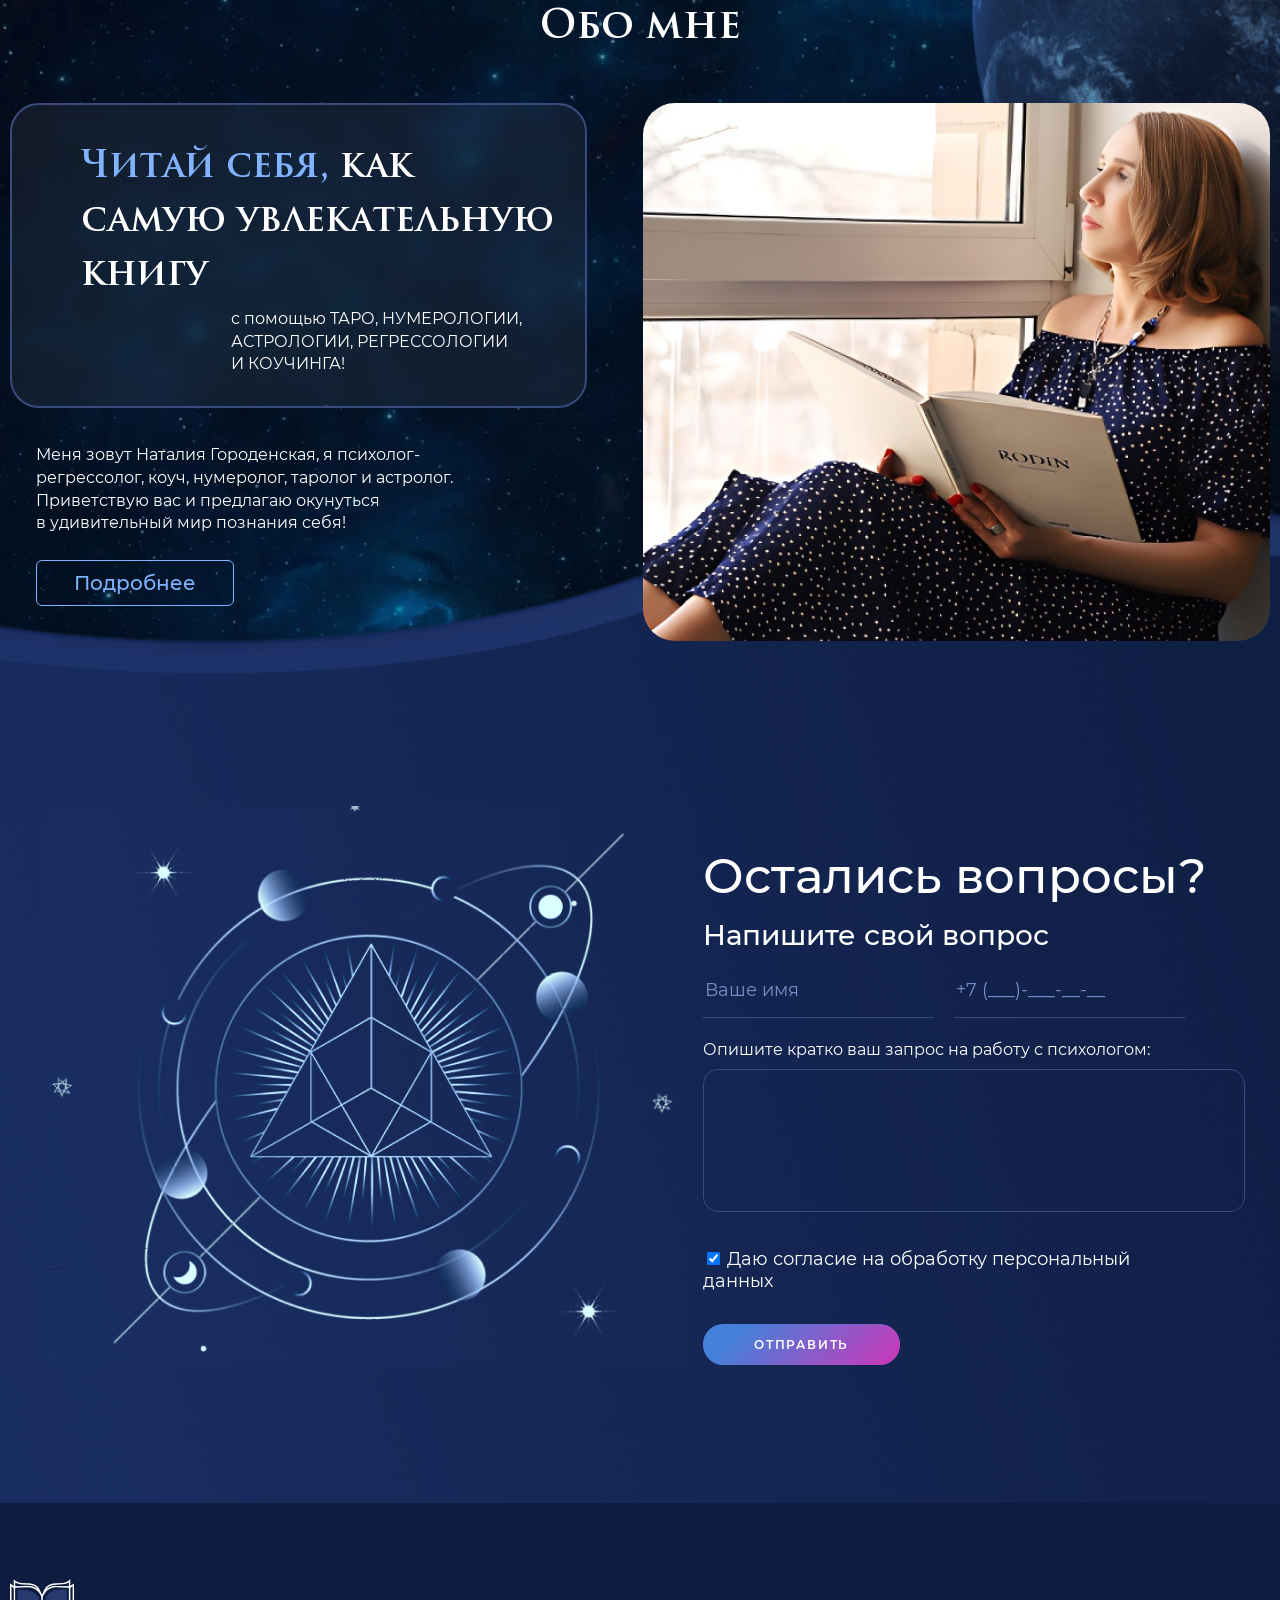
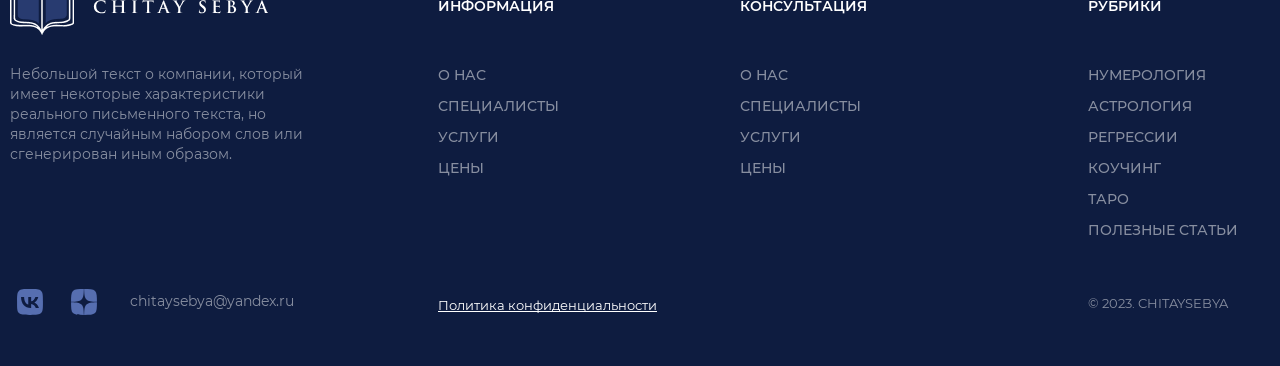
==== commit 6e339bfc: "monday" ====
--- a/chitaysebya.ru/chitaysebya.ru/index.html
+++ b/chitaysebya.ru/chitaysebya.ru/index.html
@@ -9,6 +9,7 @@
     <script defer src="https://code.jquery.com/jquery-3.7.0.min.js"
         integrity="sha256-2Pmvv0kuTBOenSvLm6bvfBSSHrUJ+3A7x6P5Ebd07/g=" crossorigin="anonymous"></script>
     <script defer src="https://cdn.jsdelivr.net/npm/swiper@9/swiper-bundle.min.js"></script>
+    <script defer src="./inputmask.min.js"></script>
     <script defer src="./index.js"></script>
     <title>CHITAY SEBYA</title>
 </head>
@@ -326,9 +327,9 @@
                     </li>
                 </ul>
                 <div class="services__center">
-                    <button class="btn btn-colored">
+                    <a class="btn btn-colored btn-link">
                         Все услуги
-                    </button>
+                    </a>
                 </div>
             </div>
         </div>
@@ -401,9 +402,9 @@
                         </div>
                     </div>
                     <div class="services__center">
-                        <button class="btn btn-colored">
+                        <a class="btn btn-colored btn-link">
                             Читать все
-                        </button>
+                        </a>
                     </div>
                 </div>
             </div>
@@ -415,7 +416,7 @@
                 </div>
                 <div class="about-me__contant">
                     <div class="about-me__item">
-                        <a class="about-me__link" href="">
+                        <a class="about-me__link" href="#">
                             <div class="about-me__link-blur">
                             </div>
                             <div class="title about-me__title">
@@ -431,9 +432,9 @@
                             себя!
                         </p>
                         <div class="button-padding">
-                            <button class="btn btn-transparent services__btn">
+                            <a class="btn btn-transparent services__btn" href="#">
                                 Подробнее
-                            </button>
+                            </a>
                         </div>
                     </div>
                     <div class="about-me__item about-me__img">
@@ -457,18 +458,22 @@
                                 <label class="visually-hidden" for="name">Введите ваше имя</label>
                                 <input id="name" class="name" type="text" name="name" placeholder="Ваше имя" required>
                                 <label class="visually-hidden" for="tel">Введите ваш телефон</label>
-                                <input id="tel" class="tel" type="tel" name="tel" placeholder="+7(___)-___-__-__"
+                                <input id="tel" class="tel" type="tel" name="tel" placeholder="+7 (___)-___-__-__"
                                     required>
                             </div>
                             <label class="label-descr">
-                                <span class="label-span">Опишите кратко ваш запрос на&nbsp;работу с&nbsp;психологом:</span>
-                                <input id="descr" class="descr" type="text" name="descr" required>
+                                <span class="label-span">Опишите кратко ваш запрос на&nbsp;работу
+                                    с&nbsp;психологом:</span>
+                                <textarea id="descr" class="descr" type="text" name="descr" required></textarea>
                             </label>
                             <label class="checkbox">
                                 <input type="checkbox" checked required name="checked">
                                 <span class="checkbox__span">Даю согласие на&nbsp;обработку персональный данных</span>
                             </label>
-                            <button class="btn btn-colored" type="submit">Отправить</button>
+                            <div class="invalid">
+                                Заполните все поля
+                            </div>
+                            <button class="btn btn-colored any-questions__btn" type="submit">Отправить</button>
                         </form>
                     </div>
                 </div>
@@ -477,16 +482,138 @@
     </main>
     <footer class="footer">
         <div class="container footer__container">
-            <div class="footer__item">
+            <div class="footer__flex footer__flex_1">
                 <a class="footer__logo" href="#">
-                    <img src="./img/logo.png" alt="Логотип">
+                    <img src="./img/footer-logo.png" alt="Логотип">
                 </a>
-            </div>
-            <div class="footer__item">
-
-            </div>
-            <div class="footer__item">
-
+                <p class="paragraph footer__paragraph">
+                    Небольшой текст о компании, который имеет некоторые характеристики реального письменного текста, но
+                    является случайным набором слов или сгенерирован иным образом.
+                </p>
+                <div class="contacts__wrapper footer__wrapper">
+                    <ul class="list-reset socials">
+                        <li class="socials__item">
+                            <a class="socials__link socials__link_footer" href="" aria-label="Наша компания вконтакте">
+                                <svg width="40" height="40" viewBox="0 0 40 40" fill="none"
+                                    xmlns="http://www.w3.org/2000/svg">
+                                    <path fill-rule="evenodd" clip-rule="evenodd"
+                                        d="M8.87822 8.87798C7.05884 10.6974 7.05884 13.6256 7.05884 19.4821V20.5174C7.05884 26.3739 7.05884 29.3022 8.87822 31.1216C10.6976 32.9409 13.6258 32.9409 19.4824 32.9409H20.5177C26.3742 32.9409 29.3024 32.9409 31.1218 31.1216C32.9412 29.3022 32.9412 26.3739 32.9412 20.5174V19.4821C32.9412 13.6256 32.9412 10.6974 31.1218 8.87798C29.3024 7.05859 26.3742 7.05859 20.5177 7.05859H19.4824C13.6258 7.05859 10.6976 7.05859 8.87822 8.87798ZM11.0407 15.0226C11.1862 21.8624 14.6781 25.9729 20.8002 25.9729H21.1472V22.0597C23.3969 22.2789 25.0979 23.8902 25.7806 25.9729H28.9593C28.0863 22.8599 25.7918 21.139 24.3592 20.4813C25.7918 19.6702 27.8064 17.6972 28.2876 15.0226H25.4C24.7733 17.1929 22.9156 19.166 21.1472 19.3523V15.0226H18.2596V22.6078C16.4688 22.1693 14.2081 20.0429 14.1074 15.0226H11.0407Z"
+                                        fill="white" />
+                                </svg>
+                            </a>
+                        </li>
+                        <li class="socials__item">
+                            <a class="socials__link socials__link_footer" href="" aria-label="Наша компания на дзен">
+                                <svg width="40" height="40" viewBox="0 0 40 40" fill="none"
+                                    xmlns="http://www.w3.org/2000/svg">
+                                    <path fill-rule="evenodd" clip-rule="evenodd"
+                                        d="M22.4958 22.4956C20.4622 24.5939 20.3235 27.2099 20.1387 32.9409C25.4815 32.9409 29.1698 32.9225 31.074 31.0737C32.9227 29.1695 32.9412 25.3057 32.9412 20.1384C27.2101 20.3233 24.5941 20.462 22.4958 22.4956ZM19.8614 32.9409C14.5185 32.9409 10.8303 32.9225 8.92606 31.0737C7.07733 29.1695 7.05884 25.3057 7.05884 20.1384C12.7899 20.3233 15.4059 20.462 17.5042 22.4956C19.5378 24.5939 19.6765 27.2099 19.8614 32.9409ZM17.5042 17.504C15.4059 19.5376 12.7899 19.6762 7.05884 19.8611C7.05884 14.6939 7.07733 10.83 8.92606 8.92582C10.8303 7.07708 14.5277 7.05859 19.8614 7.05859C19.6765 12.7897 19.5378 15.4057 17.5042 17.504ZM20.1387 7.05859C20.3143 12.7897 20.4622 15.4057 22.4958 17.504C24.5941 19.5376 27.2101 19.6762 32.9412 19.8611C32.9412 14.6939 32.9227 10.83 31.074 8.92582C29.1698 7.07708 25.4815 7.05859 20.1387 7.05859Z"
+                                        fill="white" />
+                                </svg>
+                            </a>
+                        </li>
+                    </ul>
+                    <a class="contacts__mail footer__mail" href="mailto:chitaysebya@yandex.ru">chitaysebya@yandex.ru</a>
+                </div>
+            </div>
+            <div class="footer__flex footer__flex_2">
+                <div class="footer__middle">
+                    <div class="footer__middle-item">
+                        <div class="footer__header">
+                            Информация
+                        </div>
+                        <ul class="list-reset footer__list">
+                            <li class="footer__item">
+                                <a href="#" class="footer__item_link">
+                                    о нас
+                                </a>
+                            </li>
+                            <li class="footer__item">
+                                <a href="#" class="footer__item_link">
+                                    специалисты
+                                </a>
+                            </li>
+                            <li class="footer__item">
+                                <a href="#" class="footer__item_link">
+                                    услуги
+                                </a>
+                            </li>
+                            <li class="footer__item">
+                                <a href="#" class="footer__item_link">
+                                    цены
+                                </a>
+                            </li>
+                        </ul>
+                    </div>
+                    <div class="footer__middle-item">
+                        <div class="footer__header">
+                            Консультация
+                        </div>
+                        <ul class="list-reset footer__list">
+                            <li class="footer__item">
+                                <a href="#" class="footer__item_link">
+                                    о нас
+                                </a>
+                            </li>
+                            <li class="footer__item">
+                                <a href="#" class="footer__item_link">
+                                    специалисты
+                                </a>
+                            </li>
+                            <li class="footer__item">
+                                <a href="#" class="footer__item_link">
+                                    услуги
+                                </a>
+                            </li>
+                            <li class="footer__item">
+                                <a href="#" class="footer__item_link">
+                                    цены
+                                </a>
+                            </li>
+                        </ul>
+                    </div>
+                </div>
+                <a class="footer__flex_link" href="#">Политика конфиденциальности</a>
+            </div>
+            <div class="footer__flex footer__flex_3">
+                <div class="footer__header">
+                    Рубрики
+                </div>
+                <ul class="list-reset footer__list">
+                    <li class="footer__item">
+                        <a href="#" class="footer__item_link">
+                            Нумерология
+                        </a>
+                    </li>
+                    <li class="footer__item">
+                        <a href="#" class="footer__item_link">
+                            Астрология
+                        </a>
+                    </li>
+                    <li class="footer__item">
+                        <a href="#" class="footer__item_link">
+                            Регрессии
+                        </a>
+                    </li>
+                    <li class="footer__item">
+                        <a href="#" class="footer__item_link">
+                            Коучинг
+                        </a>
+                    </li>
+                    <li class="footer__item">
+                        <a href="#" class="footer__item_link">
+                            Таро
+                        </a>
+                    </li>
+                    <li class="footer__item">
+                        <a href="#" class="footer__item_link">
+                            Полезные статьи
+                        </a>
+                    </li>
+                </ul>
+                <div class="trade-mark">
+                    © 2023. CHITAYSEBYA
+                </div>
             </div>
         </div>
     </footer>
--- a/chitaysebya.ru/chitaysebya.ru/style.css
+++ b/chitaysebya.ru/chitaysebya.ru/style.css
@@ -104,9 +104,8 @@
     clip-path: inset(100%);
 }
 
-.background-container {
-    margin: 0 auto;
-    max-width: 1920px;
+.block {
+    display: block;
 }
 
 .container {
@@ -488,7 +487,7 @@
 }
 
 .main {
-    background: url(./img/back.webp) repeat-y top/ contain;
+    background: url(./img/back.webp) repeat-y top/ cover;
 }
 
 .benefits {
@@ -600,7 +599,7 @@
 .services {
     position: relative;
     padding-top: 61px;
-    padding-bottom: 113px;
+    padding-bottom: 110px;
 }
 
 .services__title {
@@ -636,9 +635,13 @@
 }
 
 .paragraph-price {
-    margin-bottom: 16px;
+    margin-bottom: 30px;
     font-weight: 600;
     font-size: 24px;
+}
+
+.btn-link {
+    display: inline-block;
 }
 
 .services__btn {
@@ -753,6 +756,22 @@
     align-items: center; 
 }
 
+.articles__link:focus {
+    outline: none;
+}
+
+.articles__link:focus img {
+    transform: scale(120%);
+}
+
+.articles__link:focus .title {
+    color: var(--hover-color);
+}
+
+.articles__link:focus .paragraph {
+    color: var(--hover-color);
+} 
+
 @media (min-width: 1025px) {
     .articles__link:hover img {
         transform: scale(120%);
@@ -766,6 +785,18 @@
         color: var(--hover-color);
     } 
 }
+
+.articles__link:active img {
+    transform: scale(120%);
+}
+
+.articles__link:active .title {
+    color: var(--hover-color);
+}
+
+.articles__link:active .paragraph {
+    color: var(--hover-color);
+} 
 
 .about-me {
     padding-top: 150px;
@@ -803,6 +834,23 @@
     border: 2px solid #384B7B;
     background: rgba(255, 255, 255, 0.06);
     overflow: hidden;
+    transition: background-color 0.3s ease-in-out;
+}
+
+.about-me__link:focus {
+    outline: none;
+    background-color: #111939;
+}
+
+@media (min-width: 1025px) {
+    .about-me__link:hover {
+        background-color: #111939;
+    }
+}
+
+.about-me__link:active {
+    outline: none;
+    background-color: #111939;
 }
 
 .about-me__link-blur {
@@ -817,7 +865,7 @@
 
 .about-me__paragraph {
     max-width: 88%;
-    margin-bottom: 28px;
+    margin-bottom: 36px;
     padding-left: 26px;
     line-height: 142%;
     text-align: left;
@@ -838,7 +886,7 @@
 }
 
 .about-me__link-paragraph {
-    padding-left: 154px;
+    padding-left: 150px;
     text-align: left;
     line-height: 142%;
 }
@@ -923,17 +971,19 @@
 }
 
 .descr {
+    padding: 18px 21px 19px 24px;
     min-height: 143px;
     min-width: 542px;
     color: #fff;
     font-size: 16px;
-    font-family: Montserrat;
+    font-family: "Montserrat";
     font-style: normal;
     font-weight: 400;
     line-height: normal;
     border-radius: 15px;
     border: 1px solid var(--form-color);
-    background-color: transparent; 
+    background-color: transparent;
+    resize: none; 
 }
 
 .label-descr,
@@ -947,7 +997,7 @@
 }
 
 .label-descr {
-    margin-bottom: 36px;
+    margin-bottom: 32px;
     font-family: "Montserrat";
     font-size: 16px;
     font-style: normal;
@@ -968,6 +1018,36 @@
     line-height: normal;
     color: #FFF;
 }
+
+.any-questions__btn {
+    padding: 13px 51px;
+    font-size: 12px;
+    font-style: normal;
+    font-weight: 600;
+    line-height: normal;
+    letter-spacing: 1.8px;
+    text-transform: uppercase;
+}
+
+.invalid {
+    display: none;
+    padding-left: 24px;
+    margin-bottom: 25px;
+    font-size: 16px;
+    font-family: "Montserrat";
+    font-style: normal;
+    font-weight: 400;
+    line-height: normal;
+    color: #f24646;
+    background: url(./img/alert-circle.svg) no-repeat left center/ contain;
+}
+
+.name:focus,
+.tel:focus,
+.descr:focus {
+    outline: 1px solid #fff;
+}
+
 
 .footer {
     position: relative;
@@ -982,4 +1062,196 @@
     display: flex;
     align-items: center;
     justify-content: space-between;
-}+}
+
+.footer__flex {
+    display: flex;
+    flex-direction: column;
+    min-height: 343px;
+}
+
+.footer__logo {
+    position: relative;
+    width: 258px;
+    height: 56px;
+    flex-shrink: 0;
+    margin-bottom: 30px;
+}
+
+.footer__logo::before {
+    content: "";
+    position: absolute;
+    width: 100%;
+    height: 100%;
+    top: -3px;
+    bottom: -3px;
+    left: 50%;
+    border: 2px solid #fff;
+    border-radius: 5px;
+    opacity: 0;
+    transform: translateX(-50%);
+    transition: opacity 0.3s ease-in-out;
+}
+
+.footer__paragraph {
+    margin-bottom: auto;
+    font-size: 14px;
+    line-height: 142%;
+    opacity: 0.5;
+    text-align: left;
+}
+
+.footer__flex_1 {
+    flex-basis: 24%;
+}
+
+.footer__flex_2 {
+    flex-basis: 34%;
+}
+
+.footer__flex_3 {
+    padding-top: 18px;
+    padding-left: 95px;
+    flex-basis: 22%;
+}
+
+.footer__middle {
+    padding-top: 18px;
+    display: flex;
+    justify-content: space-between;
+    margin-bottom: auto;
+}
+
+.footer__wrapper {
+    gap: 26px;
+}
+
+.footer__mail {
+    font-size: 14px;
+    font-weight: 400;
+    line-height: 142%;
+    opacity: 0.5; 
+}
+
+.socials__link_footer svg path {
+    fill: #566eb0;
+}
+
+.socials__link_footer:focus svg path {
+    fill: #fff;
+}
+
+@media (min-width: 1025px) {
+    .socials__link_footer:hover svg path {
+        fill: #fff;
+    }
+}
+
+.socials__link_footer:active svg path {
+    fill: #fff;
+}
+
+.footer__flex_link {
+    width: fit-content;
+    position: relative;
+    padding-bottom: 9px;
+    font-family: "Montserrat";
+    color: #FFF;
+    font-size: 13px;
+    font-style: normal;
+    font-weight: 400;
+    line-height: normal;
+    transition: color 0.3s ease-in-out;
+}
+
+.footer__flex_link::after {
+    position: absolute;
+    content: "";
+    width: 100%;
+    height: 1px;
+    bottom: 10px;
+    left: 0;
+    background-color: currentColor;
+    transition: background-color 0.3s ease-in-out;
+}
+
+.footer__logo:focus {
+    outline: none;
+}
+
+.footer__logo:focus::before {
+    opacity: 1;
+}
+
+.footer__flex_link:focus {
+    outline: none;
+    color: var(--hover-color);
+}
+
+@media (min-width: 1025px) {
+    .footer__flex_link:hover {
+        outline: none;
+        color: var(--hover-color);
+    }
+}
+
+.footer__flex_link:active {
+    outline: none;
+    color: var(--hover-color);
+}
+
+.footer__header {
+    margin-bottom: 50px;
+    font-family: "Montserrat";
+    font-size: 14px;
+    color: #FFF;
+    font-style: normal;
+    font-weight: 600;
+    line-height: normal;
+    text-transform: uppercase;
+}
+
+.footer__item_link {
+    color: #FFF;
+    font-size: 14px;
+    font-family: "Montserrat";
+    font-style: normal;
+    font-weight: 500;
+    line-height: normal;
+    text-transform: uppercase;
+    opacity: 0.5;
+    transition: color 0.3s ease-in-out; 
+}
+
+.footer__item:not(:last-child) {
+    margin-bottom: 12px;
+}
+
+.trade-mark {
+    margin-top: auto;
+    padding-bottom: 10px;
+    font-family: "Montserrat";
+    font-size: 13px;
+    color: #FFF;
+    font-style: normal;
+    font-weight: 400;
+    line-height: 142%;
+    opacity: 0.5;
+}
+
+.footer__item_link:focus {
+    outline: none;
+    color: var(--hover-color);
+}
+
+@media (min-width: 1025px) {
+    .footer__item_link:hover {
+        outline: none;
+        color: var(--hover-color);
+    }
+}
+
+.footer__item_link:active {
+    outline: none;
+    color: var(--hover-color);
+}
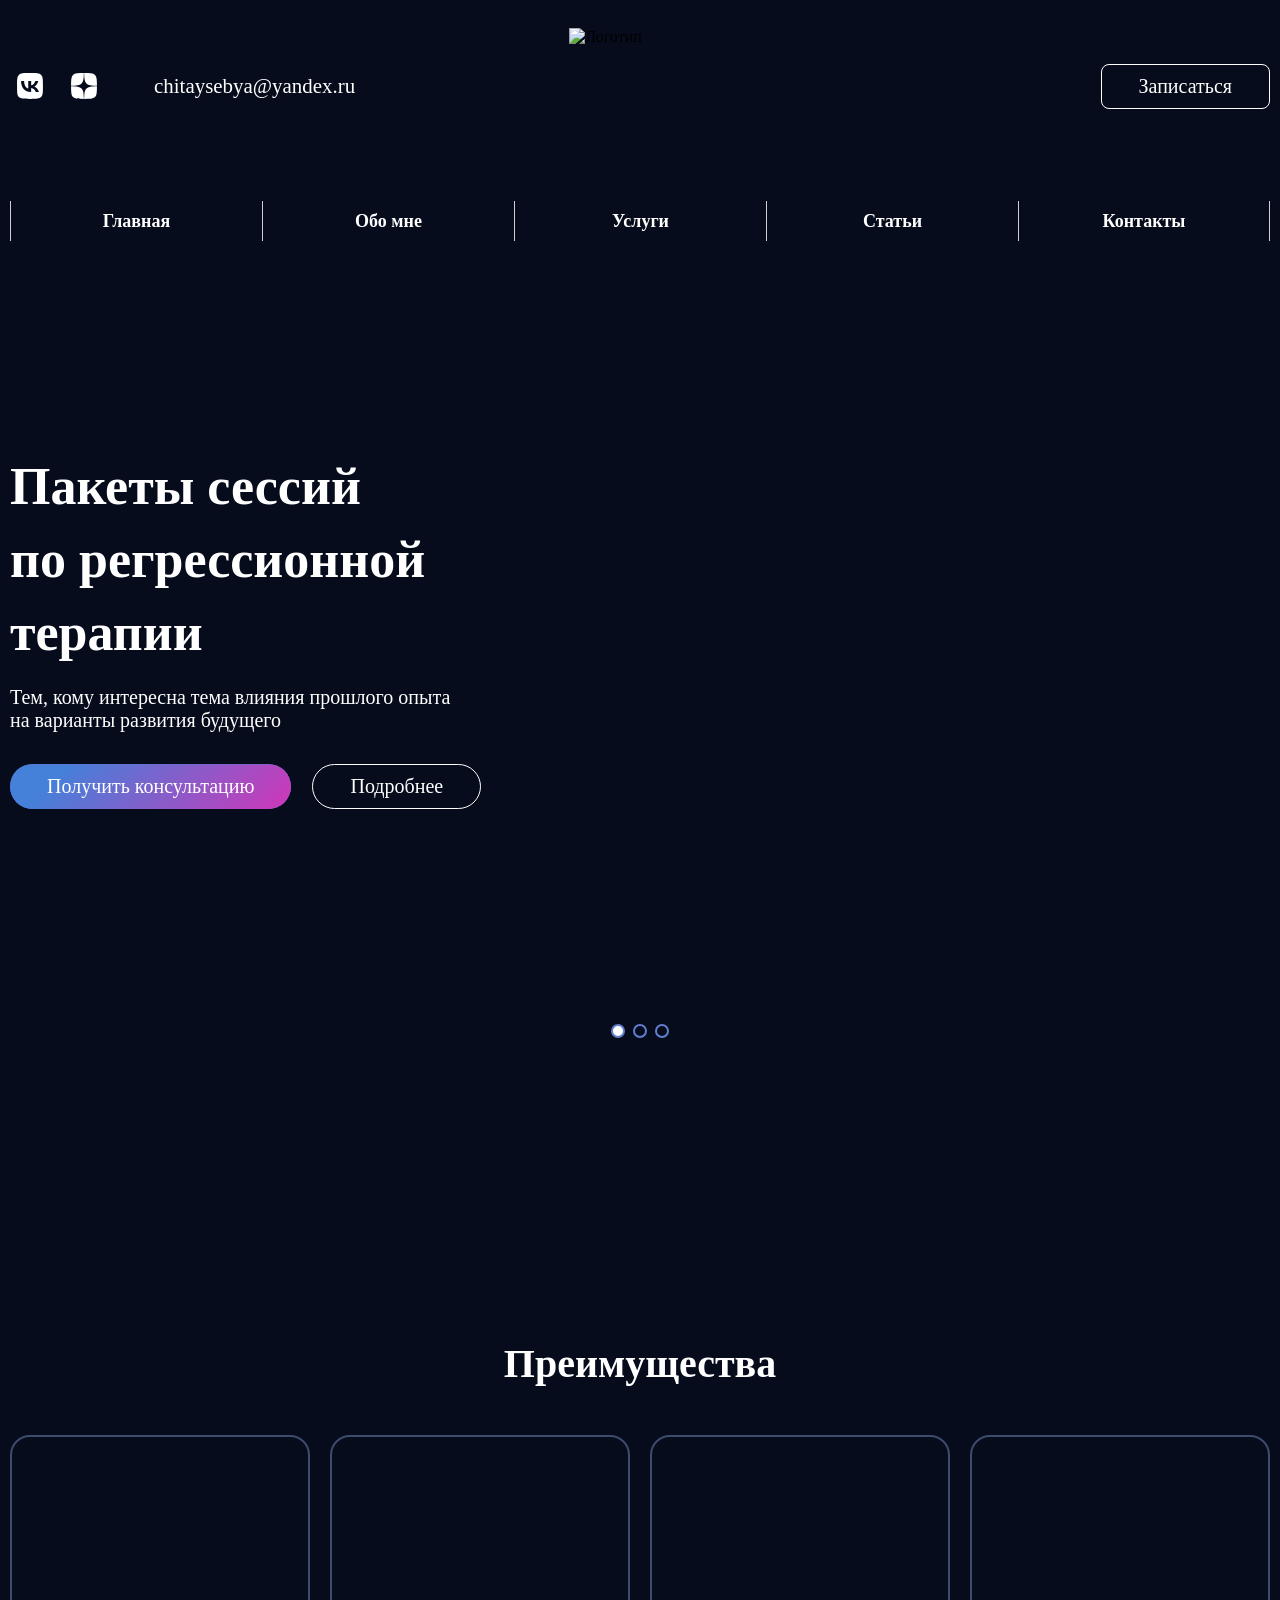
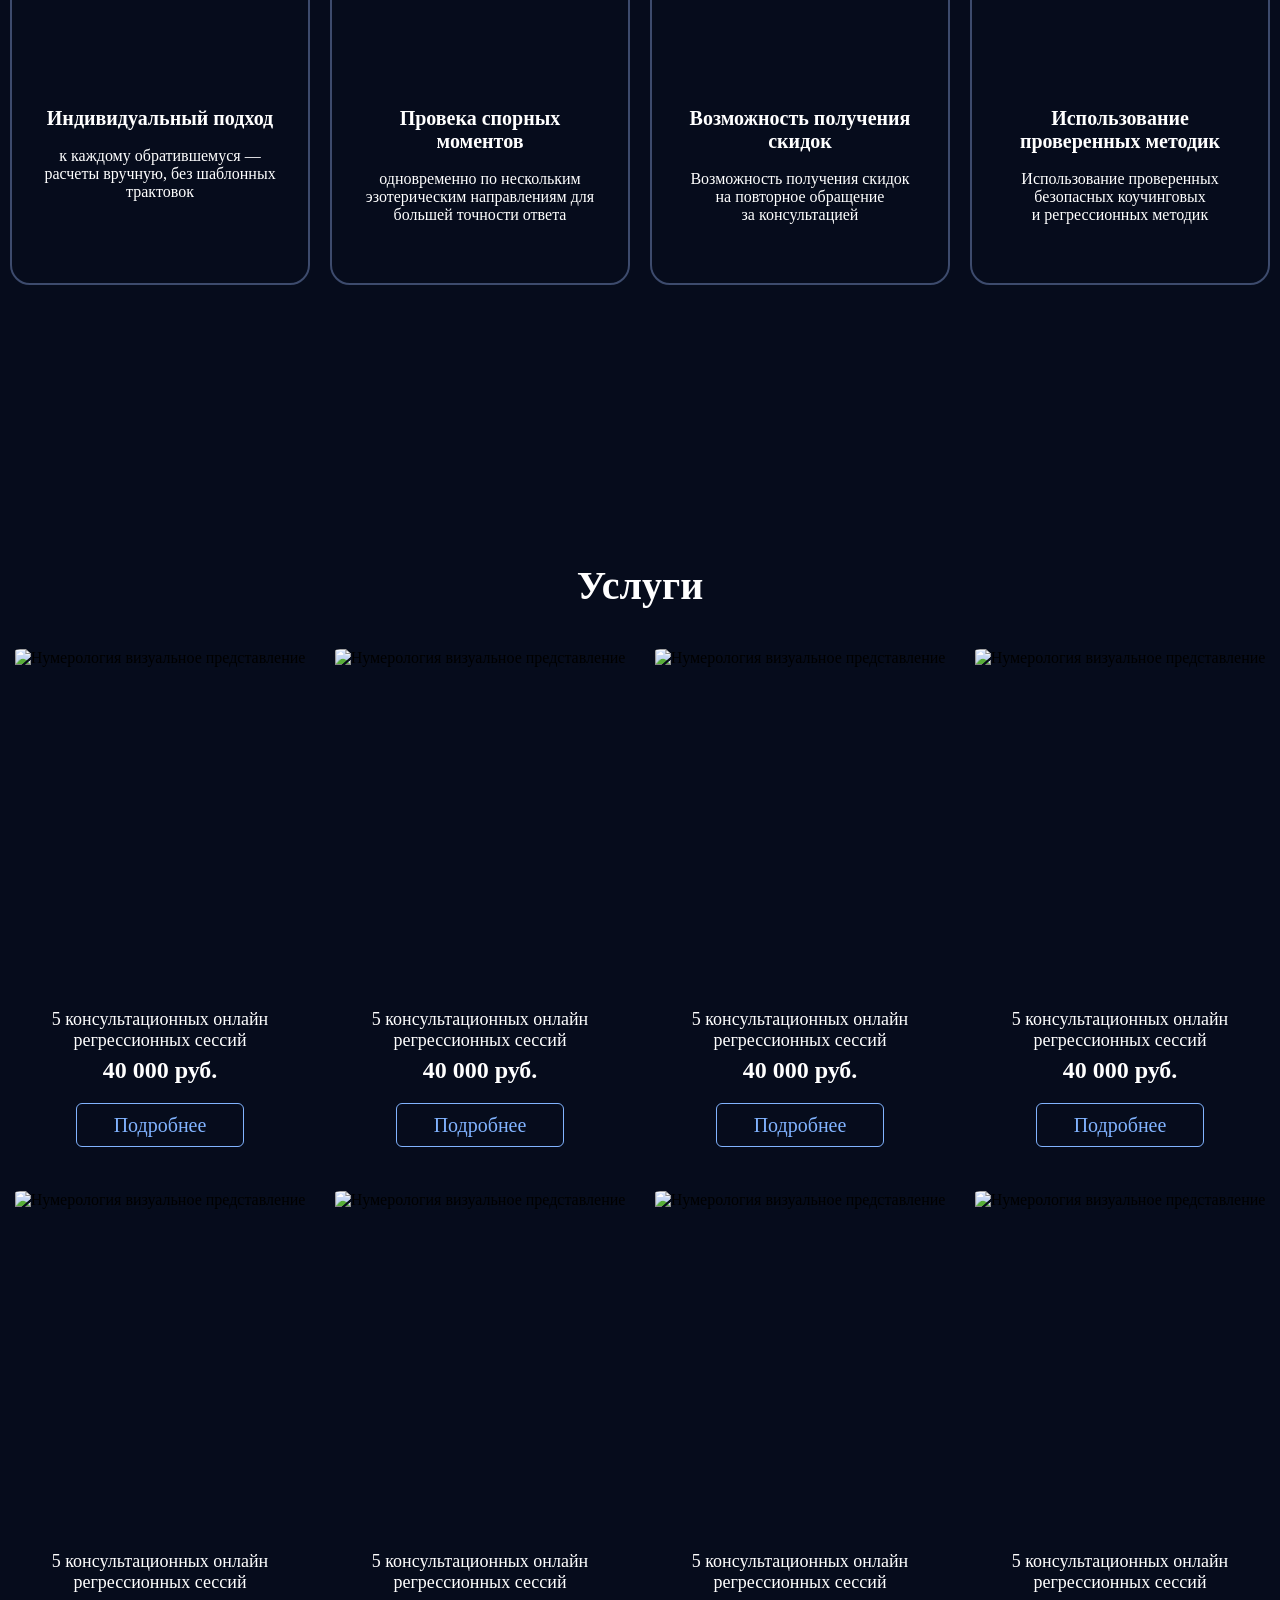
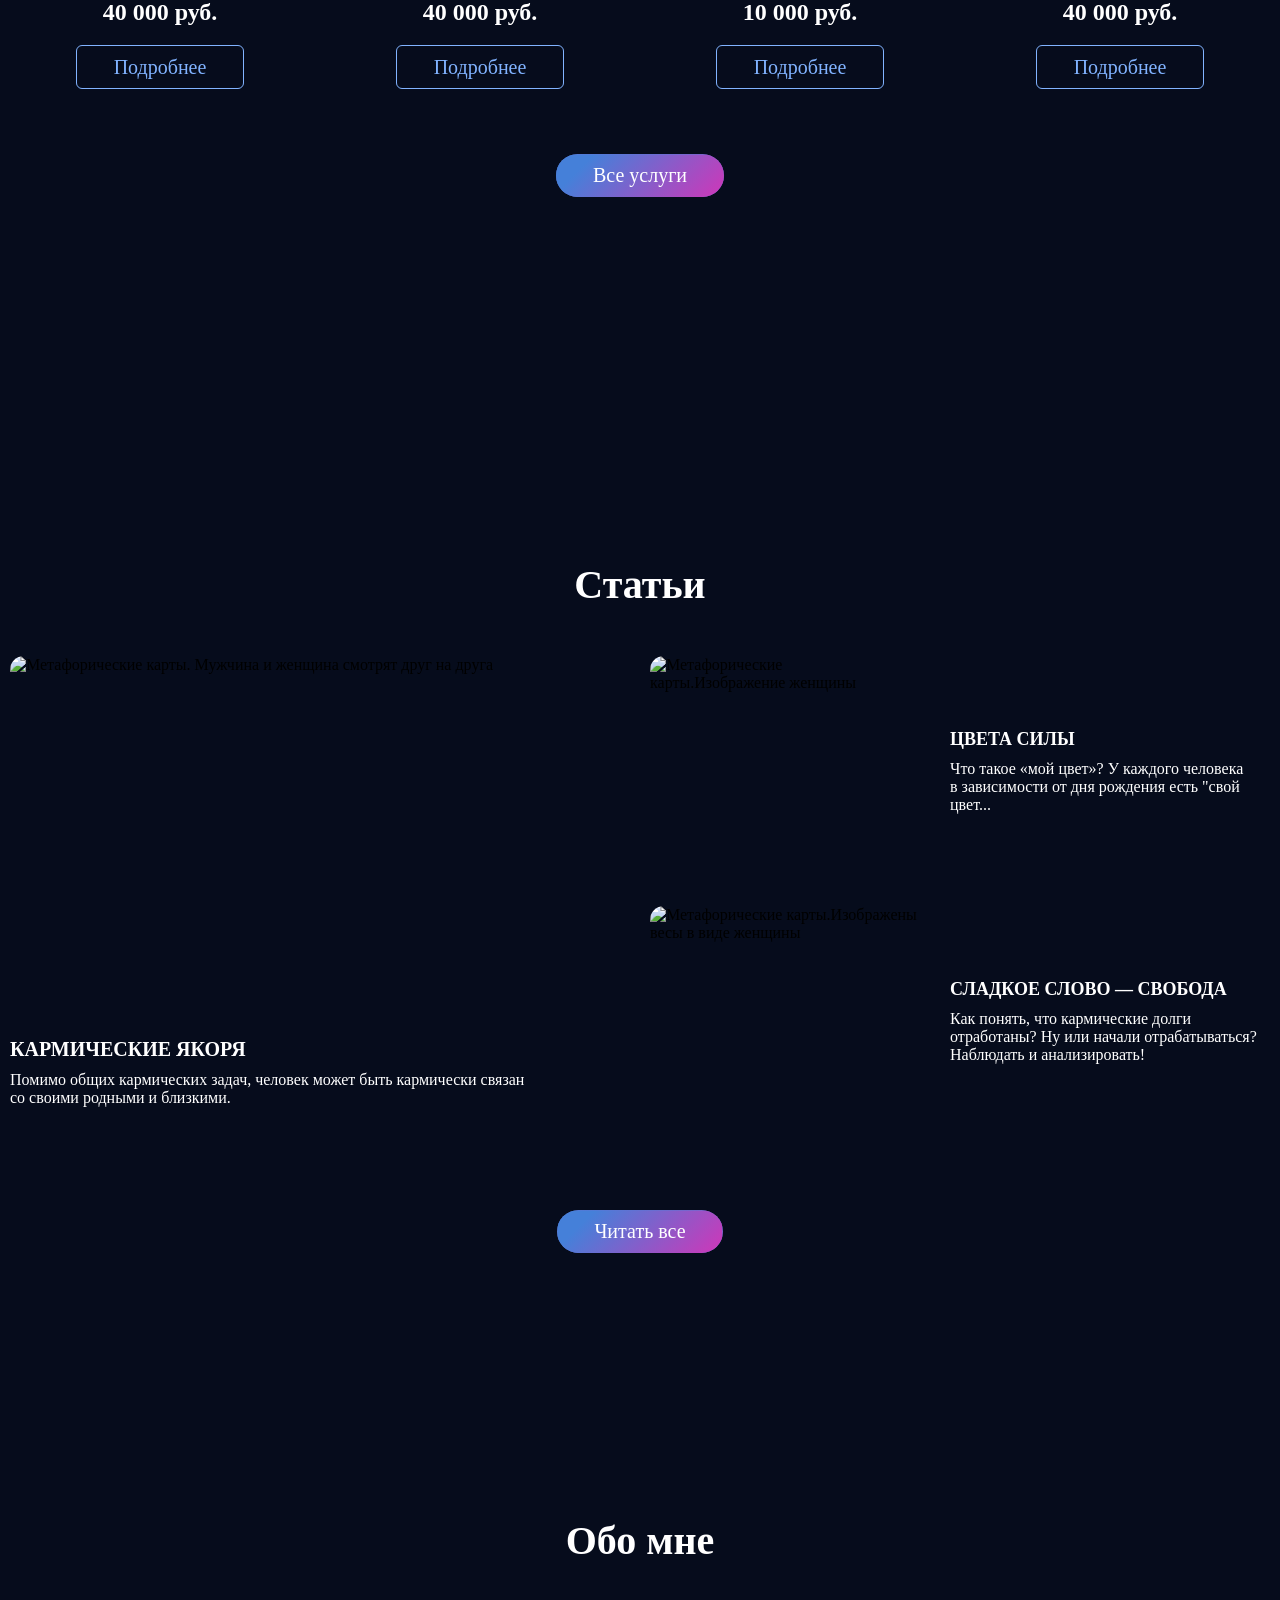
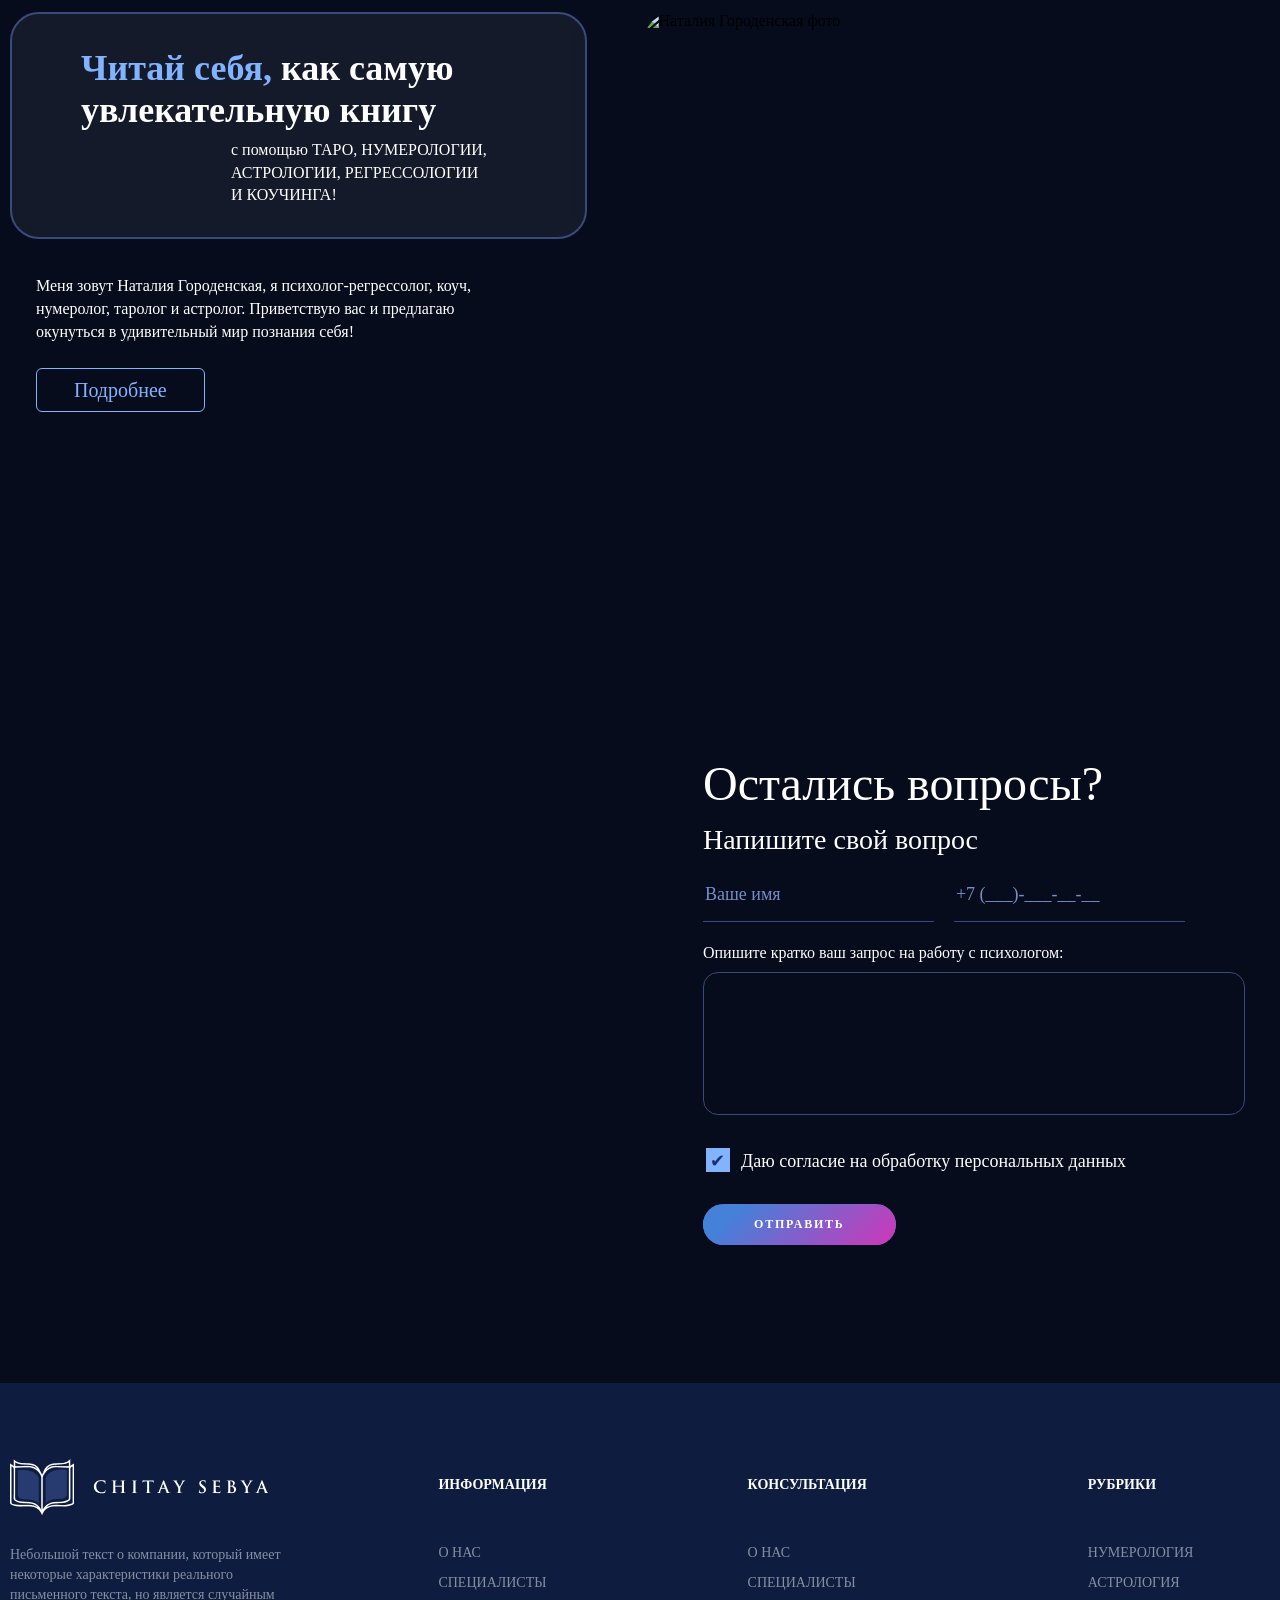
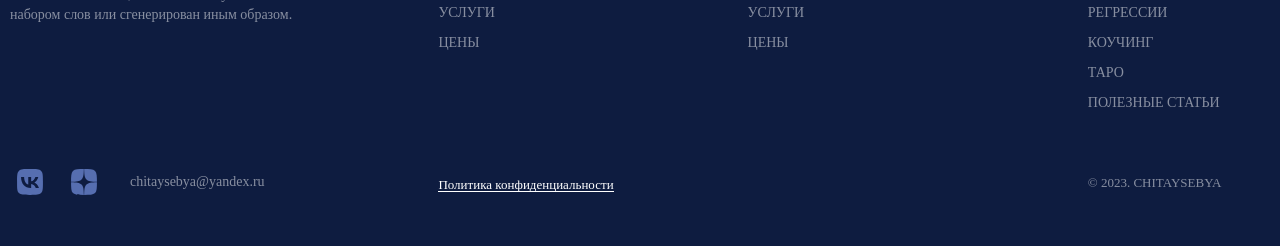
==== commit 498cdd92: "local" ====
--- a/chitaysebya.ru/chitaysebya.ru/index.html
+++ b/chitaysebya.ru/chitaysebya.ru/index.html
@@ -50,7 +50,7 @@
                         </a>
                     </div>
                     <div>
-                        <button class="btn btn-transparent">
+                        <button class="btn btn-transparent" id="need-consultation">
                             Записаться
                         </button>
                     </div>
@@ -454,21 +454,21 @@
                             Напишите свой вопрос
                         </div>
                         <form id="form" action="">
+                            <input type="hidden" name="form" value="questions">
                             <div class="form__inputs">
                                 <label class="visually-hidden" for="name">Введите ваше имя</label>
-                                <input id="name" class="name" type="text" name="name" placeholder="Ваше имя" required>
+                                <input id="name" class="name" type="text" name="name" placeholder="Ваше имя">
                                 <label class="visually-hidden" for="tel">Введите ваш телефон</label>
-                                <input id="tel" class="tel" type="tel" name="tel" placeholder="+7 (___)-___-__-__"
-                                    required>
+                                <input id="tel" class="tel" type="tel" name="tel" placeholder="+7 (___)-___-__-__">
                             </div>
                             <label class="label-descr">
                                 <span class="label-span">Опишите кратко ваш запрос на&nbsp;работу
                                     с&nbsp;психологом:</span>
-                                <textarea id="descr" class="descr" type="text" name="descr" required></textarea>
+                                <textarea id="descr" class="descr" type="text" name="descr"></textarea>
                             </label>
                             <label class="checkbox">
-                                <input type="checkbox" checked required name="checked">
-                                <span class="checkbox__span">Даю согласие на&nbsp;обработку персональный данных</span>
+                                <input class="checkbox-hidden" type="checkbox" checked name="checked">
+                                <span class="checkbox__span">Даю согласие на обработку персональных данных</span>
                             </label>
                             <div class="invalid">
                                 Заполните все поля
@@ -477,6 +477,40 @@
                         </form>
                     </div>
                 </div>
+            </div>
+        </div>
+        <div class="pop-up-wrapper">
+            <div class="pop-up">
+                <button class="btn pop-up__btn" aria-label="Закрыть форму заказа услуги">
+                    <svg width="32" height="32" viewBox="0 0 32 32" fill="none" xmlns="http://www.w3.org/2000/svg">
+                        <path
+                            d="M15.9998 26.6665C10.1198 26.6665 5.33317 21.8798 5.33317 15.9998C5.33317 10.1198 10.1198 5.33317 15.9998 5.33317C21.8798 5.33317 26.6665 10.1198 26.6665 15.9998C26.6665 21.8798 21.8798 26.6665 15.9998 26.6665ZM15.9998 2.6665C8.6265 2.6665 2.6665 8.6265 2.6665 15.9998C2.6665 23.3732 8.6265 29.3332 15.9998 29.3332C23.3732 29.3332 29.3332 23.3732 29.3332 15.9998C29.3332 8.6265 23.3732 2.6665 15.9998 2.6665ZM19.4532 10.6665L15.9998 14.1198L12.5465 10.6665L10.6665 12.5465L14.1198 15.9998L10.6665 19.4532L12.5465 21.3332L15.9998 17.8798L19.4532 21.3332L21.3332 19.4532L17.8798 15.9998L21.3332 12.5465L19.4532 10.6665Z"
+                            fill="#3D4B6D" />
+                    </svg>
+                </button>
+                <div class="pop-up__header">
+                    Заказать услугу
+                </div>
+                <div class="pop-up__descr">
+                    Оставьте свои контактные <br>данные и мы с Вами свяжемся в ближайшее время
+                </div>
+                <form class="pop-up__form" action="">
+                    <input type="hidden" name="form" value="need a consultation">
+                    <div class="form__inputs pop-up__inputs">
+                        <label class="visually-hidden" for="p-name">Введите ваше имя</label>
+                        <input id="p-name" class="name p-name" type="text" name="name" placeholder="Ваше имя">
+                        <label class="visually-hidden" for="p-tel">Введите ваш телефон</label>
+                        <input id="p-tel" class="tel p-tel" type="tel" name="tel" placeholder="+7 (___)-___-__-__">
+                    </div>
+                    <label class="p-checkbox">
+                        <input class="p-checkbox-hidden" type="checkbox" checked name="checked">
+                        <span class="p-checkbox__span">Даю согласие на обработку персональныx данных</span>
+                    </label>
+                    <div class="invalid p-invalid">
+                        Заполните все поля
+                    </div>
+                    <button class="btn btn-colored any-questions__btn" type="submit">Отправить</button>
+                </form>
             </div>
         </div>
     </main>
--- a/chitaysebya.ru/chitaysebya.ru/style.css
+++ b/chitaysebya.ru/chitaysebya.ru/style.css
@@ -104,10 +104,6 @@
     clip-path: inset(100%);
 }
 
-.block {
-    display: block;
-}
-
 .container {
     max-width: 1432px;
     margin: 0 auto;
@@ -169,7 +165,7 @@
     position: relative;
     color: #FFF;
     font-size: 20.952px;
-    font-family: Montserrat;
+    font-family: "Montserrat";
     font-weight: 500;
     transition: color 0.3s ease-in-out;
 }
@@ -229,7 +225,7 @@
     padding: 10px 37px;
     color: #FFF;
     font-size: 20px;
-    font-family: Montserrat;
+    font-family: "Montserrat";
     font-weight: 500;
     border-radius: 8px;
     border: 1px solid #FFF;
@@ -242,7 +238,7 @@
     padding: 10px 37px;
     color: #FFF;
     font-size: 20px;
-    font-family: Montserrat;
+    font-family: "Montserrat";
     font-weight: 500;
     border: none;
     border-radius: 81px;
@@ -970,6 +966,12 @@
     color: #758dc8;
 }
 
+.name2::placeholder,
+.tel2::placeholder,
+.descr::placeholder {
+    color: #f24646;
+}
+
 .descr {
     padding: 18px 21px 19px 24px;
     min-height: 143px;
@@ -1008,9 +1010,11 @@
 
 .checkbox {
     margin-bottom: 32px;
+    padding-left: 34px;
 }
 
 .checkbox__span {
+    position: relative;
     font-family: "Montserrat";
     font-size: 18px;
     font-style: normal;
@@ -1018,6 +1022,46 @@
     line-height: normal;
     color: #FFF;
 }
+
+.checkbox-hidden {
+    width: 0;
+    height: 0;
+    opacity: 0;
+    margin: 0;
+}
+
+.checkbox__span::after {
+    position: absolute;
+    content: '';
+    top: -3px;
+    left: -35px;
+    display: inline-block;
+    width: 24px;
+    height: 24px;
+    background-color: var(--hover-color);
+}
+
+.checkbox__span_red::after {
+    outline: 1px solid #f24646;
+}
+
+.checkbox__span::before {
+    display: inline-block;
+    position: absolute;
+    left: -31px;
+    top: -2px;
+    z-index: 5;
+    content: '✔';
+    text-align: center;
+    color: #1B3168;
+    line-height: 24px;
+    height: 24px;
+    opacity: 0;
+  }
+  
+  .checkbox-hidden:checked~.checkbox__span::before {
+    opacity: 1;
+  }
 
 .any-questions__btn {
     padding: 13px 51px;
@@ -1040,6 +1084,10 @@
     line-height: normal;
     color: #f24646;
     background: url(./img/alert-circle.svg) no-repeat left center/ contain;
+}
+
+.block {
+    display: block;
 }
 
 .name:focus,
@@ -1255,3 +1303,156 @@
     outline: none;
     color: var(--hover-color);
 }
+
+/* pop-up*/
+
+.pop-up-wrapper {
+    position: absolute;
+    z-index: 500;
+    left: 0;
+    top: 0;
+    bottom: 0;
+    right: 0;
+    display: flex;
+    align-items: center;
+    justify-content: center;
+    background: rgba(0, 0, 0, 0.50);
+    transform: translateX(-120%);
+    transition: transform 0.3s ease-in-out;
+}
+
+.show {
+    transform: translateX(0);
+}
+
+.pop-up {
+    position: relative;
+    width: 340px;
+    min-height: 449px;
+    padding: 50px 20px 20px 20px;
+    text-align: center;
+    border-radius: 19px;
+    border: 2px solid var(--hover-color);
+    background: linear-gradient(209deg, #0E1C40 6.46%, #1B3168 100%);
+}
+
+.pop-up__inputs {
+    flex-direction: column;
+    gap: 0;
+}
+
+.pop-up__btn {
+    position: absolute;
+    top: 12px;
+    right: 10px;
+}
+
+.pop-up__header {
+    margin-bottom: 17px;
+    text-align: center;
+    font-size: 26px;
+    font-family: "Montserrat";
+    font-style: normal;
+    font-weight: 600;
+    line-height: normal;
+    color: #FFF;
+}
+
+.pop-up__descr {
+    margin-bottom: 10px;
+    text-align: center;
+    font-size: 16px;
+    font-family: "Montserrat";
+    font-style: normal;
+    font-weight: 400;
+    line-height: normal;
+    color: #FFF;
+}
+
+.p-name,
+.p-tel {
+    width: 100%;
+}
+
+.p-checkbox-hidden {
+    width: 0;
+    height: 0;
+    opacity: 0;
+    margin: 0;
+}
+
+.p-checkbox__span {
+    position: relative;
+    font-family: "Montserrat";
+    font-size: 16px;
+    font-style: normal;
+    font-weight: 400;
+    line-height: normal;
+    color: #FFF;
+}
+
+.p-checkbox__span::after {
+    position: absolute;
+    content: '';
+    top: -3px;
+    left: -42px;
+    display: inline-block;
+    width: 24px;
+    height: 24px;
+    background-color: var(--hover-color);
+}
+
+.p-checkbox__span_red::after {
+    outline: 1px solid #f24646;
+}
+
+.p-checkbox__span::before {
+    display: inline-block;
+    position: absolute;
+    left: -36px;
+    top: -2px;
+    z-index: 5;
+    content: '✔';
+    text-align: center;
+    color: #1B3168;
+    line-height: 24px;
+    height: 24px;
+    opacity: 0;
+  }
+  
+  .p-checkbox-hidden:checked~.p-checkbox__span::before {
+    opacity: 1;
+  }
+
+  .p-checkbox {
+    display: block;
+    padding-left: 34px;
+    margin-bottom: 32px;
+    text-align: left;
+  }
+
+  .pop-up__btn:focus {
+    outline: none;
+  }
+
+  .pop-up__btn svg path {
+    transition: fill 0.3s ease-in-out;
+  }
+
+  .pop-up__btn:focus svg path {
+    fill: var(--hover-color);
+  }
+
+  @media (min-width: 1025px) {
+    .pop-up__btn:hover svg path {
+        fill: var(--hover-color);
+      }
+  }
+
+  .pop-up__btn:active svg path {
+    fill: var(--hover-color);
+  }
+
+  .p-invalid {
+    text-align: left;
+  }
